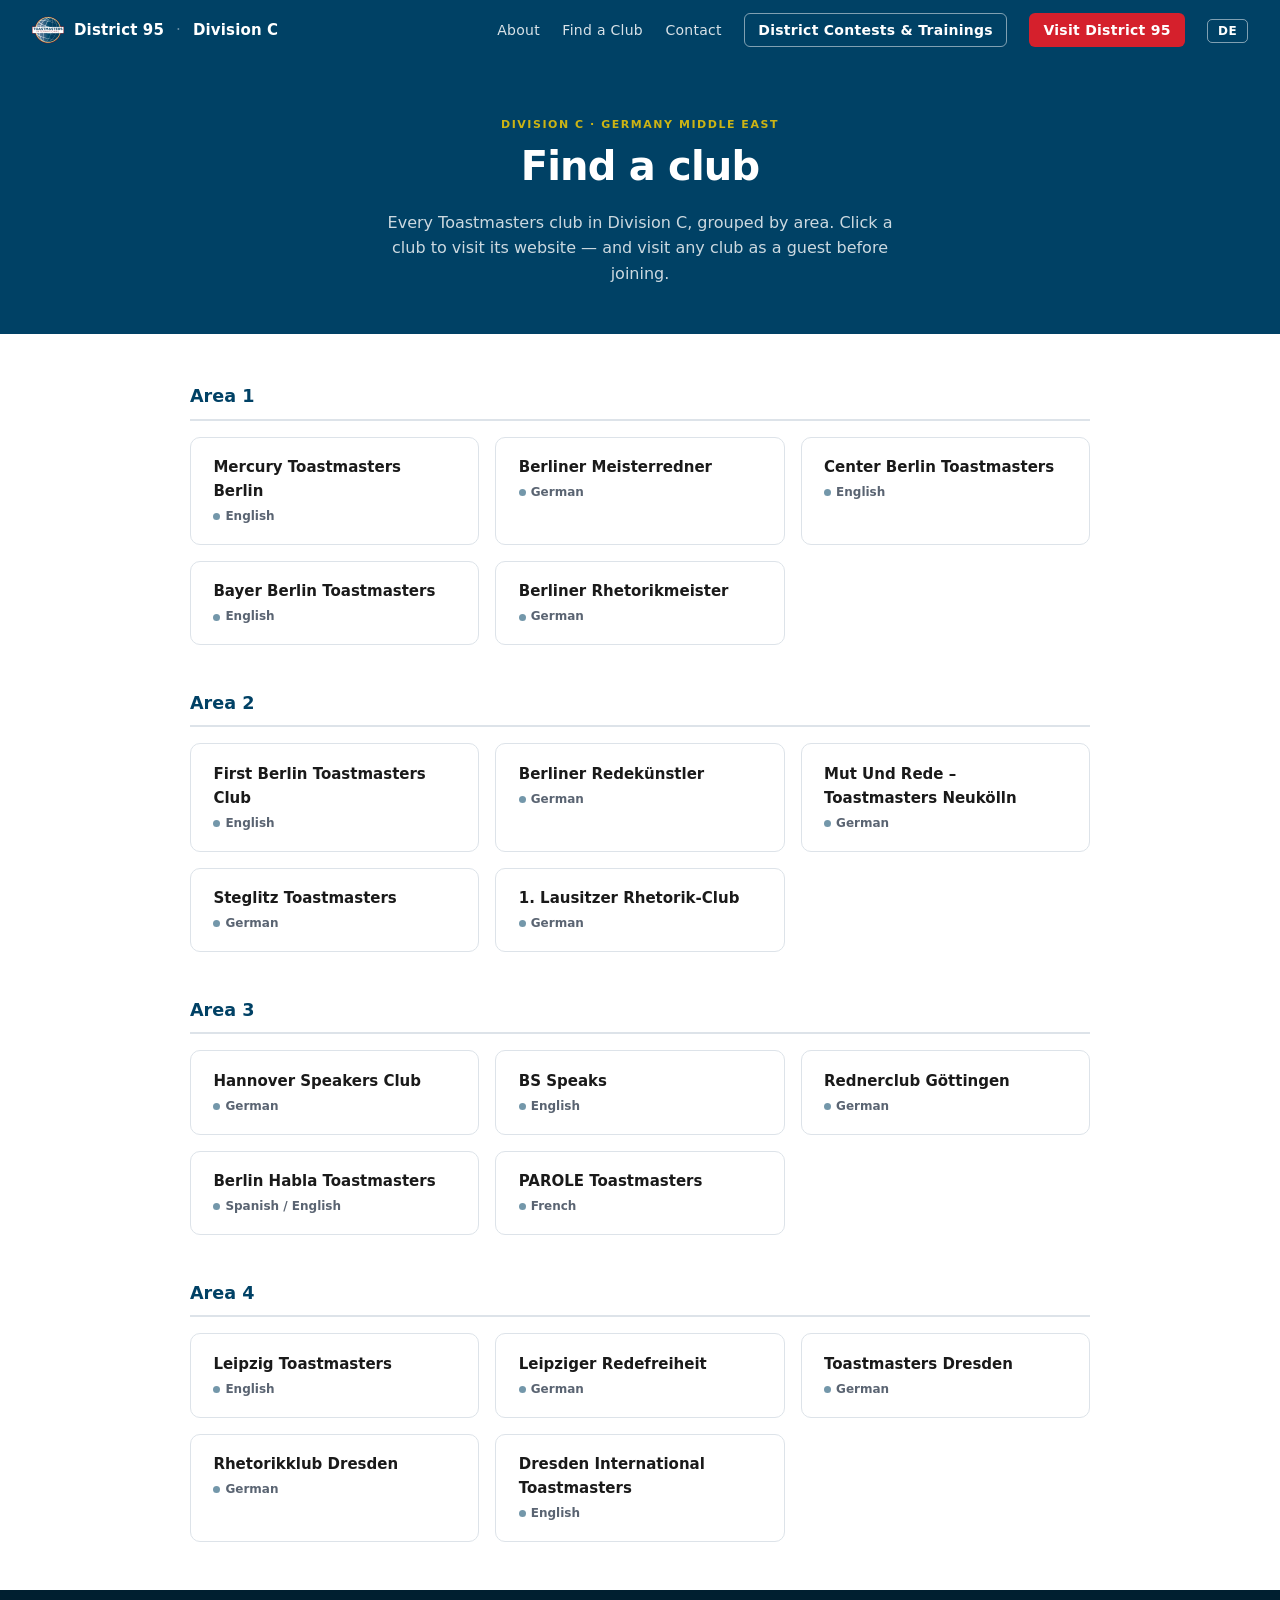
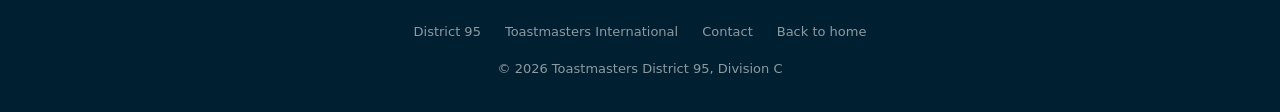
==== clubs.html @ f7437e4c "team, calender, jargon" ====
<!DOCTYPE html>
<html lang="en">
<head>
  <meta charset="UTF-8" />
  <meta name="viewport" content="width=device-width, initial-scale=1.0" />
  <title>Find a Club | District 95 · Division C | Toastmasters</title>
  <meta name="description" content="Find a Toastmasters club in District 95, Division C (Germany Middle East), listed by area." />
  <meta property="og:title" content="Find a Club — District 95 Division C" />
  <meta property="og:type" content="website" />
  <meta name="theme-color" content="#004165" />
  <style>
    *, *::before, *::after { box-sizing: border-box; margin: 0; padding: 0; }

    :root {
      --tm-navy: #004165;
      --tm-red: #D5202C;
      --tm-light: #f4f6f8;
      --tm-white: #ffffff;
      --tm-text: #1a1a1a;
      --tm-muted: #5a6472;
      --tm-border: #dde3e9;
      --font: 'Segoe UI', system-ui, -apple-system, sans-serif;
    }

    html { scroll-behavior: smooth; }

    body {
      font-family: var(--font);
      color: var(--tm-text);
      background: var(--tm-white);
      font-size: 16px;
      line-height: 1.6;
      -webkit-text-size-adjust: 100%;
    }

    /* ── NAV ── */
    nav {
      background: var(--tm-navy);
      color: white;
      display: flex;
      align-items: center;
      justify-content: space-between;
      padding: 0 2rem;
      height: 60px;
      position: sticky;
      top: 0;
      z-index: 100;
    }

    .nav-brand {
      display: flex;
      align-items: center;
      gap: 10px;
      text-decoration: none;
      color: white;
      font-size: 15px;
      font-weight: 600;
      letter-spacing: 0.01em;
      white-space: nowrap;
    }

    .nav-brand img { height: 32px; width: auto; }
    .nav-brand .divider { opacity: 0.4; font-weight: 300; margin: 0 2px; }

    .nav-links {
      display: flex;
      gap: 1.4rem;
      list-style: none;
      align-items: center;
    }

    .nav-links a {
      color: rgba(255,255,255,0.85);
      text-decoration: none;
      font-size: 14px;
      letter-spacing: 0.02em;
      transition: color 0.15s;
    }

    .nav-links a:hover { color: white; }

    .lang-toggle {
      background: transparent;
      border: 1.5px solid rgba(255,255,255,0.5);
      color: white;
      font-size: 12px;
      font-weight: 700;
      letter-spacing: 0.03em;
      padding: 4px 10px;
      border-radius: 5px;
      cursor: pointer;
      font-family: inherit;
      transition: background 0.15s, border-color 0.15s;
    }

    .lang-toggle:hover { background: rgba(255,255,255,0.1); border-color: white; }

    .nav-visit-btn {
      display: inline-block;
      background: var(--tm-red);
      color: white !important;
      font-size: 13px;
      font-weight: 600;
      letter-spacing: 0.02em;
      padding: 6px 14px;
      border-radius: 6px;
      text-decoration: none;
      transition: opacity 0.15s;
    }

    .nav-visit-btn:hover { opacity: 0.88; color: white; }

    .nav-ct-btn {
      display: inline-block;
      background: transparent;
      color: white !important;
      border: 1.5px solid rgba(255,255,255,0.5);
      font-size: 13px;
      font-weight: 600;
      letter-spacing: 0.02em;
      padding: 5px 13px;
      border-radius: 6px;
      text-decoration: none;
      transition: background 0.15s, border-color 0.15s;
      white-space: nowrap;
    }

    .nav-ct-btn:hover {
      background: rgba(255,255,255,0.1);
      border-color: white;
    }

    /* Hamburger (hidden on desktop) */
    .nav-toggle {
      display: none;
      background: none;
      border: none;
      cursor: pointer;
      padding: 10px;
      margin-right: -10px;
    }

    .nav-toggle span {
      display: block;
      width: 22px;
      height: 2px;
      background: white;
      margin: 5px 0;
      border-radius: 2px;
      transition: transform 0.2s, opacity 0.2s;
    }

    .nav-toggle.open span:nth-child(1) { transform: translateY(7px) rotate(45deg); }
    .nav-toggle.open span:nth-child(2) { opacity: 0; }
    .nav-toggle.open span:nth-child(3) { transform: translateY(-7px) rotate(-45deg); }

    /* ── PAGE HEADER ── */
    .page-header {
      background: var(--tm-navy);
      color: white;
      padding: 3.5rem 2rem 3rem;
      text-align: center;
    }

    .page-header .section-label { color: #ffd100; }

    .page-header h1 {
      font-size: clamp(1.75rem, 4vw, 2.5rem);
      font-weight: 700;
      letter-spacing: -0.02em;
      margin-bottom: 0.75rem;
    }

    .page-header p {
      opacity: 0.8;
      max-width: 520px;
      margin: 0 auto;
    }

    /* ── SECTION SHARED ── */
    section { padding: 3rem 2rem; }

    .container { max-width: 900px; margin: 0 auto; }

    .section-label {
      font-size: 11px;
      letter-spacing: 0.14em;
      text-transform: uppercase;
      color: var(--tm-red);
      font-weight: 700;
      margin-bottom: 0.75rem;
    }

    .area-block { margin-bottom: 2.75rem; }

    .area-block:last-child { margin-bottom: 0; }

    .area-title {
      font-size: 1.1rem;
      font-weight: 700;
      color: var(--tm-navy);
      margin-bottom: 1rem;
      padding-bottom: 0.5rem;
      border-bottom: 2px solid var(--tm-border);
    }

    .clubs-grid {
      display: grid;
      grid-template-columns: repeat(auto-fill, minmax(240px, 1fr));
      gap: 1rem;
    }

    .club-card {
      border: 1px solid var(--tm-border);
      border-radius: 10px;
      padding: 1.1rem 1.4rem;
      text-decoration: none;
      color: var(--tm-text);
      transition: border-color 0.15s, box-shadow 0.15s;
      display: flex;
      flex-direction: column;
      gap: 4px;
    }

    .club-card:hover {
      border-color: var(--tm-navy);
      box-shadow: 0 2px 12px rgba(0,65,101,0.08);
    }

    .club-card.suspended {
      border-color: #f3c6c6;
      background: #fdf4f4;
    }

    .club-name { font-weight: 700; font-size: 15px; }

    .club-lang {
      display: inline-flex;
      align-items: center;
      gap: 5px;
      font-size: 12px;
      color: var(--tm-muted);
      font-weight: 600;
    }

    .club-lang::before {
      content: '';
      width: 7px;
      height: 7px;
      border-radius: 50%;
      background: var(--tm-navy);
      opacity: 0.55;
      flex-shrink: 0;
    }

    .club-status {
      display: inline-block;
      font-size: 11px;
      font-weight: 700;
      letter-spacing: 0.03em;
      text-transform: uppercase;
      color: var(--tm-red);
      margin-top: 2px;
    }

    /* ── FOOTER ── */
    footer {
      background: #001f30;
      color: rgba(255,255,255,0.55);
      padding: 2rem;
      text-align: center;
      font-size: 13px;
    }

    footer .footer-links {
      display: flex;
      justify-content: center;
      gap: 1.5rem;
      flex-wrap: wrap;
      margin-bottom: 1rem;
    }

    footer a {
      color: rgba(255,255,255,0.55);
      text-decoration: none;
      transition: color 0.15s;
    }

    footer a:hover { color: white; }

    /* ── RESPONSIVE ── */
    @media (max-width: 1080px) {
      nav { padding: 0 1.25rem; }

      .nav-toggle { display: block; }

      .nav-links {
        display: none;
        position: absolute;
        top: 60px;
        left: 0;
        right: 0;
        background: var(--tm-navy);
        flex-direction: column;
        align-items: stretch;
        gap: 0;
        padding: 0.5rem 0 1.25rem;
        box-shadow: 0 12px 24px rgba(0,0,0,0.25);
        border-top: 1px solid rgba(255,255,255,0.12);
      }

      .nav-links.open { display: flex; }

      .nav-links li { padding: 0.65rem 1.5rem; }

      .nav-links a { font-size: 15px; display: inline-block; }
    }

    @media (max-width: 600px) {
      section { padding: 2.5rem 1.25rem; }
      .page-header { padding: 3rem 1.25rem 2.5rem; }
      .clubs-grid { grid-template-columns: 1fr; }
    }
  </style>
</head>
<body>

  <!-- NAV -->
  <nav id="top">
    <a class="nav-brand" href="index.html">
      <img src="assets/tm-logo.png"
           onerror="this.style.display='none'"
           alt="Toastmasters logo" />
      District 95
      <span class="divider">·</span>
      Division C
    </a>
    <button class="nav-toggle" id="nav-toggle" aria-label="Menu" aria-expanded="false" onclick="toggleNav()">
      <span></span><span></span><span></span>
    </button>
    <ul class="nav-links" id="nav-links">
      <li><a href="index.html#toastmasters" data-en="About" data-de="Über uns">About</a></li>
      <li><a href="clubs.html" data-en="Find a Club" data-de="Club finden">Find a Club</a></li>
      <li><a href="index.html#contact" data-en="Contact" data-de="Kontakt">Contact</a></li>
      <li><a href="https://docs.google.com/spreadsheets/d/17ZKq1rzYZ16j7hnbis9P9YJxOB51sbXQwKV322v5SZ0/edit?gid=0#gid=0" class="nav-ct-btn" target="_blank" rel="noopener" data-en="District Contests &amp; Trainings" data-de="District Contests &amp; Trainings">District Contests &amp; Trainings</a></li>
      <li><a href="https://toastmasters-95.org" class="nav-visit-btn" target="_blank" rel="noopener" data-en="Visit District 95" data-de="District 95 besuchen">Visit District 95</a></li>
      <li><button id="lang-toggle" class="lang-toggle" onclick="setLang(currentLang === 'en' ? 'de' : 'en')">DE</button></li>
    </ul>
  </nav>

  <!-- PAGE HEADER -->
  <div class="page-header">
    <p class="section-label" data-en="Division C · Germany Middle East" data-de="Division C · Germany Middle East">Division C · Germany Middle East</p>
    <h1 data-en="Find a club" data-de="Club finden">Find a club</h1>
    <p data-en="Every Toastmasters club in Division C, grouped by area. Click a club to visit its website — and visit any club as a guest before joining." data-de="Alle Toastmasters-Clubs der Division C, nach Bereich sortiert. Klicke auf einen Club, um seine Website zu besuchen — und komm gerne als Gast vorbei, bevor du beitrittst.">
      Every Toastmasters club in Division C, grouped by area. Click a club to visit its website — and visit any club as a guest before joining.
    </p>
  </div>

  <!-- CLUBS -->
  <section>
    <div class="container">

      <div class="area-block">
        <div class="area-title" data-en="Area 1" data-de="Area 1">Area 1</div>
        <div class="clubs-grid">
          <a href="https://mercurytoastmasters.de" class="club-card" target="_blank" rel="noopener">
            <span class="club-name">Mercury Toastmasters Berlin</span>
            <span class="club-lang" data-en="English" data-de="Englisch">English</span>
          </a>
          <a href="https://www.meisterredner.org" class="club-card" target="_blank" rel="noopener">
            <span class="club-name">Berliner Meisterredner</span>
            <span class="club-lang" data-en="German" data-de="Deutsch">German</span>
          </a>
          <a href="https://centerberlin-toastmasters.de" class="club-card" target="_blank" rel="noopener">
            <span class="club-name">Center Berlin Toastmasters</span>
            <span class="club-lang" data-en="English" data-de="Englisch">English</span>
          </a>
          <a href="https://bayer.toastmastersclubs.org/" class="club-card" target="_blank" rel="noopener">
            <span class="club-name">Bayer Berlin Toastmasters</span>
            <span class="club-lang" data-en="English" data-de="Englisch">English</span>
          </a>
          <a href="https://www.brm-toastmasters.de/" class="club-card" target="_blank" rel="noopener">
            <span class="club-name">Berliner Rhetorikmeister</span>
            <span class="club-lang" data-en="German" data-de="Deutsch">German</span>
          </a>
        </div>
      </div>

      <div class="area-block">
        <div class="area-title" data-en="Area 2" data-de="Area 2">Area 2</div>
        <div class="clubs-grid">
          <a href="https://fbtm.org" class="club-card" target="_blank" rel="noopener">
            <span class="club-name">First Berlin Toastmasters Club</span>
            <span class="club-lang" data-en="English" data-de="Englisch">English</span>
          </a>
          <a href="https://berliner-redekuenstler.de" class="club-card" target="_blank" rel="noopener">
            <span class="club-name">Berliner Redekünstler</span>
            <span class="club-lang" data-en="German" data-de="Deutsch">German</span>
          </a>
          <a href="https://mut-und-rede.de" class="club-card" target="_blank" rel="noopener">
            <span class="club-name">Mut Und Rede – Toastmasters Neukölln</span>
            <span class="club-lang" data-en="German" data-de="Deutsch">German</span>
          </a>
          <a href="https://www.steglitz-toastmasters.de" class="club-card" target="_blank" rel="noopener">
            <span class="club-name">Steglitz Toastmasters</span>
            <span class="club-lang" data-en="German" data-de="Deutsch">German</span>
          </a>
          <a href="https://rhetorikclub.de" class="club-card" target="_blank" rel="noopener">
            <span class="club-name">1. Lausitzer Rhetorik-Club</span>
            <span class="club-lang" data-en="German" data-de="Deutsch">German</span>
          </a>
        </div>
      </div>

      <div class="area-block">
        <div class="area-title" data-en="Area 3" data-de="Area 3">Area 3</div>
        <div class="clubs-grid">
          <a href="https://hannover-speakers.de" class="club-card" target="_blank" rel="noopener">
            <span class="club-name">Hannover Speakers Club</span>
            <span class="club-lang" data-en="German" data-de="Deutsch">German</span>
          </a>
          <a href="https://bsspeaks.de" class="club-card" target="_blank" rel="noopener">
            <span class="club-name">BS Speaks</span>
            <span class="club-lang" data-en="English" data-de="Englisch">English</span>
          </a>
          <a href="https://goettingen-toastmasters.de" class="club-card" target="_blank" rel="noopener">
            <span class="club-name">Rednerclub Göttingen</span>
            <span class="club-lang" data-en="German" data-de="Deutsch">German</span>
          </a>
          <a href="https://paralatinosenberlin.com/berlin-habla-toastmasters/" class="club-card" target="_blank" rel="noopener">
            <span class="club-name">Berlin Habla Toastmasters</span>
            <span class="club-lang" data-en="Spanish / English" data-de="Spanisch / Englisch">Spanish / English</span>
          </a>
          <a href="https://www.toastmasters.org/Find-a-Club/28680441-parole-toastmasters" class="club-card" target="_blank" rel="noopener">
            <span class="club-name">PAROLE Toastmasters</span>
            <span class="club-lang" data-en="French" data-de="Französisch">French</span>
          </a>
        </div>
      </div>

      <div class="area-block">
        <div class="area-title" data-en="Area 4" data-de="Area 4">Area 4</div>
        <div class="clubs-grid">
          <a href="https://www.leipzig-toastmasters.de" class="club-card" target="_blank" rel="noopener">
            <span class="club-name">Leipzig Toastmasters</span>
            <span class="club-lang" data-en="English" data-de="Englisch">English</span>
          </a>
          <a href="https://leipziger-redefreiheit.de" class="club-card" target="_blank" rel="noopener">
            <span class="club-name">Leipziger Redefreiheit</span>
            <span class="club-lang" data-en="German" data-de="Deutsch">German</span>
          </a>
          <a href="https://www.toastmasters-dresden.de" class="club-card" target="_blank" rel="noopener">
            <span class="club-name">Toastmasters Dresden</span>
            <span class="club-lang" data-en="German" data-de="Deutsch">German</span>
          </a>
          <a href="https://www.rhetorikklub-dresden.de" class="club-card" target="_blank" rel="noopener">
            <span class="club-name">Rhetorikklub Dresden</span>
            <span class="club-lang" data-en="German" data-de="Deutsch">German</span>
          </a>
          <a href="https://dresdentoastmasters.com" class="club-card" target="_blank" rel="noopener">
            <span class="club-name">Dresden International Toastmasters</span>
            <span class="club-lang" data-en="English" data-de="Englisch">English</span>
          </a>
        </div>
      </div>

    </div>
  </section>

  <!-- FOOTER -->
  <footer>
    <div class="footer-links">
      <a href="https://toastmasters-95.org" target="_blank" rel="noopener">District 95</a>
      <a href="https://www.toastmasters.org" target="_blank" rel="noopener">Toastmasters International</a>
      <a href="index.html#contact" data-en="Contact" data-de="Kontakt">Contact</a>
      <a href="index.html" data-en="Back to home" data-de="Zurück zur Startseite">Back to home</a>
    </div>
    <p>© 2026 Toastmasters District 95, Division C</p>
  </footer>

  <script>
    var currentLang = localStorage.getItem('tm-lang') || 'en';

    function setLang(lang) {
      currentLang = lang;
      localStorage.setItem('tm-lang', lang);
      document.documentElement.lang = lang;
      document.querySelectorAll('[data-en]').forEach(function (el) {
        var text = lang === 'de' ? el.getAttribute('data-de') : el.getAttribute('data-en');
        if (text !== null) el.innerHTML = text;
      });
      var btn = document.getElementById('lang-toggle');
      if (btn) btn.textContent = lang === 'de' ? 'EN' : 'DE';
    }

    function toggleNav() {
      var links = document.getElementById('nav-links');
      var toggle = document.getElementById('nav-toggle');
      var isOpen = links.classList.toggle('open');
      toggle.classList.toggle('open', isOpen);
      toggle.setAttribute('aria-expanded', isOpen ? 'true' : 'false');
    }

    document.querySelectorAll('.nav-links a').forEach(function (a) {
      a.addEventListener('click', function () {
        var links = document.getElementById('nav-links');
        var toggle = document.getElementById('nav-toggle');
        links.classList.remove('open');
        toggle.classList.remove('open');
        toggle.setAttribute('aria-expanded', 'false');
      });
    });

    setLang(currentLang);
  </script>

</body>
</html>
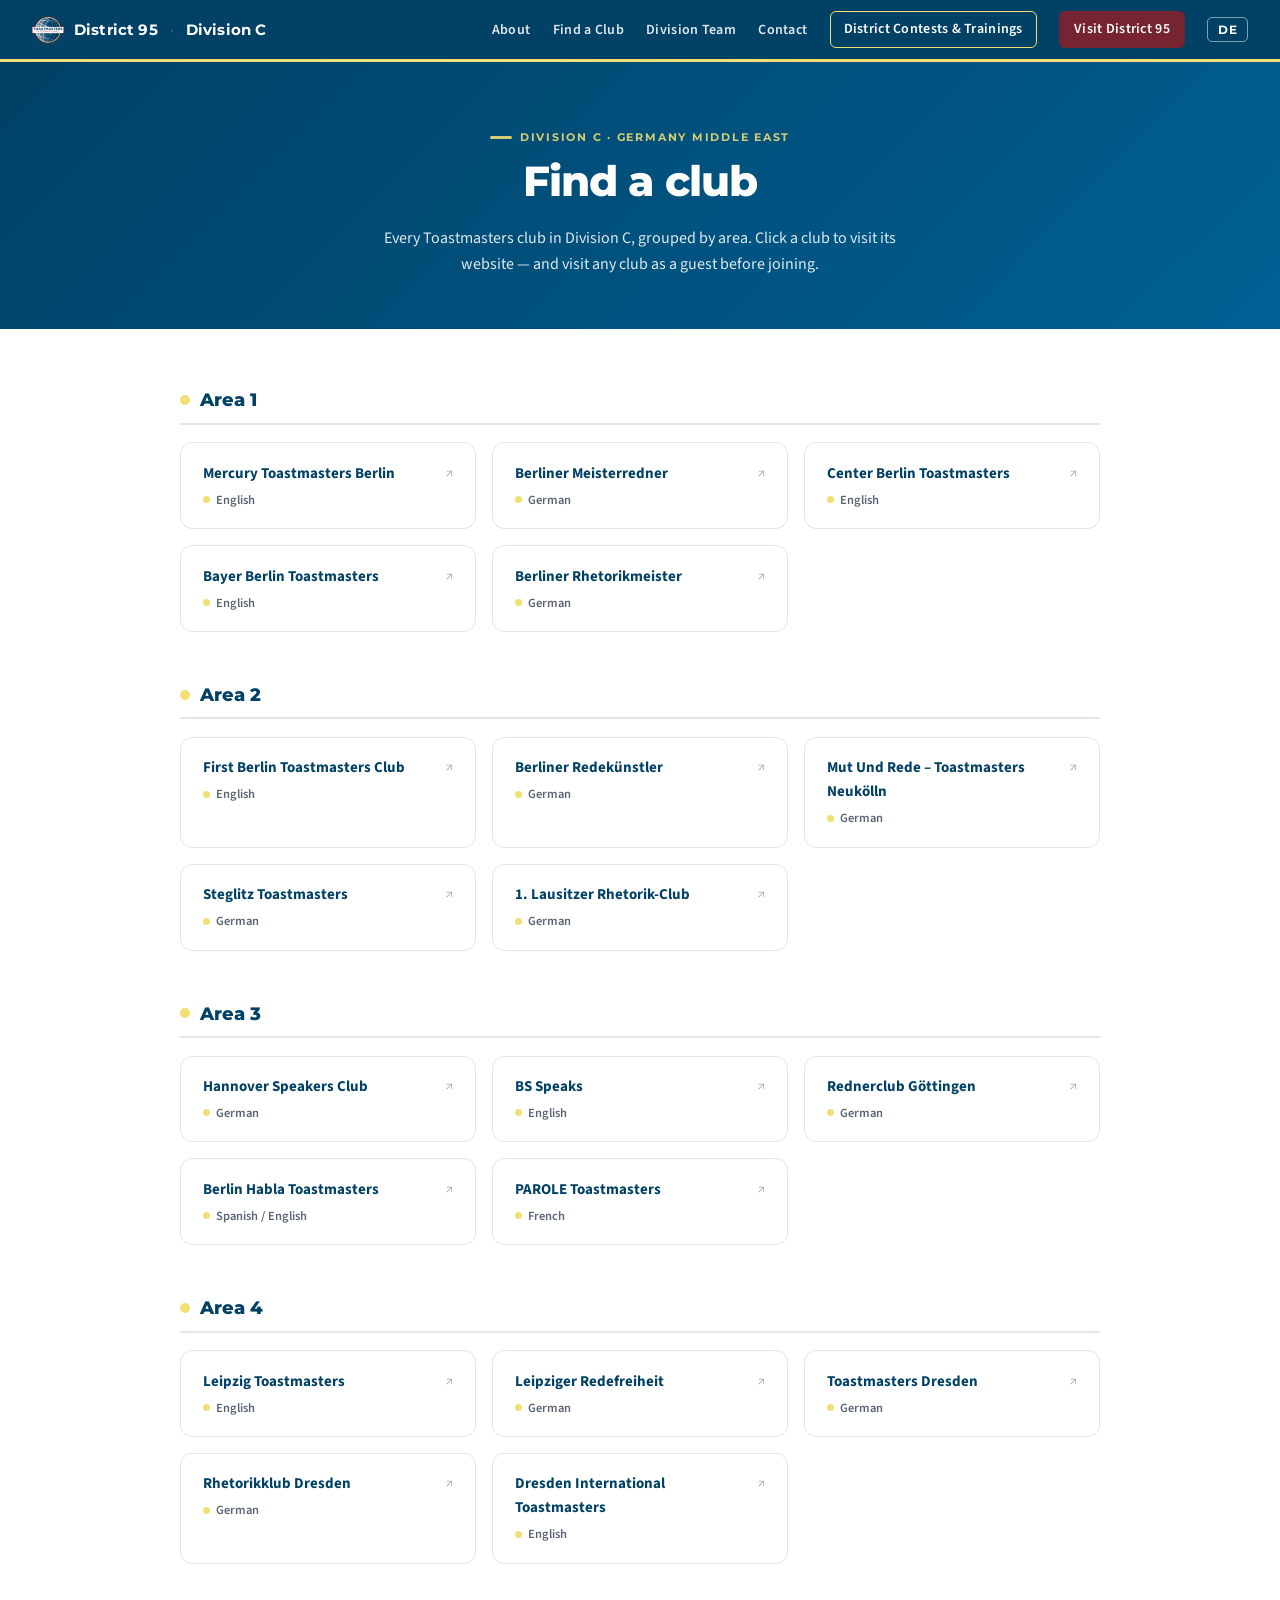
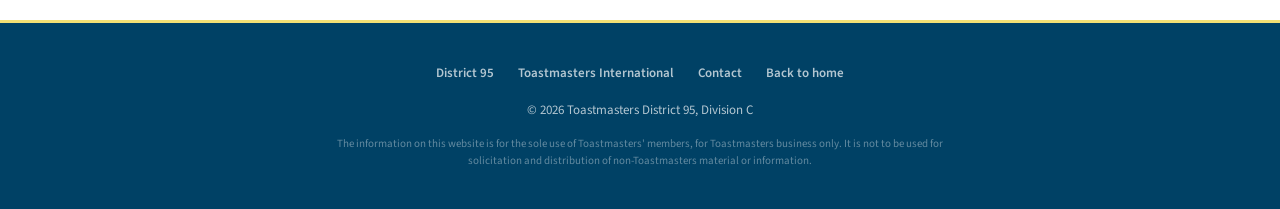
==== commit d4e1520d: "brand-compliance" ====
--- a/clubs.html
+++ b/clubs.html
@@ -8,24 +8,32 @@
   <meta property="og:title" content="Find a Club — District 95 Division C" />
   <meta property="og:type" content="website" />
   <meta name="theme-color" content="#004165" />
+  <link rel="preconnect" href="https://fonts.googleapis.com" />
+  <link rel="preconnect" href="https://fonts.gstatic.com" crossorigin />
+  <link href="https://fonts.googleapis.com/css2?family=Montserrat:wght@500;600;700;800&family=Source+Sans+3:wght@400;600;700&display=swap" rel="stylesheet" />
   <style>
     *, *::before, *::after { box-sizing: border-box; margin: 0; padding: 0; }
 
     :root {
-      --tm-navy: #004165;
-      --tm-red: #D5202C;
-      --tm-light: #f4f6f8;
+      --tm-blue: #004165;
+      --tm-blue-deep: #006094;
+      --tm-maroon: #772432;
+      --tm-maroon-deep: #5c1a25;
+      --tm-yellow: #F2DF74;
+      --tm-gray: #A9B2B1;
+      --tm-fair: #F5F5F5;
       --tm-white: #ffffff;
       --tm-text: #1a1a1a;
       --tm-muted: #5a6472;
-      --tm-border: #dde3e9;
-      --font: 'Segoe UI', system-ui, -apple-system, sans-serif;
+      --tm-border: #e2e6ea;
+      --font-head: 'Montserrat', 'Segoe UI', system-ui, sans-serif;
+      --font-body: 'Source Sans 3', 'Segoe UI', system-ui, -apple-system, sans-serif;
     }
 
     html { scroll-behavior: smooth; }
 
     body {
-      font-family: var(--font);
+      font-family: var(--font-body);
       color: var(--tm-text);
       background: var(--tm-white);
       font-size: 16px;
@@ -33,18 +41,21 @@
       -webkit-text-size-adjust: 100%;
     }
 
+    h1, h2, h3, .nav-brand { font-family: var(--font-head); }
+
     /* ── NAV ── */
     nav {
-      background: var(--tm-navy);
+      background: var(--tm-blue);
       color: white;
       display: flex;
       align-items: center;
       justify-content: space-between;
       padding: 0 2rem;
-      height: 60px;
+      height: 62px;
       position: sticky;
       top: 0;
       z-index: 100;
+      border-bottom: 3px solid var(--tm-yellow);
     }
 
     .nav-brand {
@@ -54,13 +65,13 @@
       text-decoration: none;
       color: white;
       font-size: 15px;
-      font-weight: 600;
+      font-weight: 700;
       letter-spacing: 0.01em;
       white-space: nowrap;
     }
 
     .nav-brand img { height: 32px; width: auto; }
-    .nav-brand .divider { opacity: 0.4; font-weight: 300; margin: 0 2px; }
+    .nav-brand .divider { opacity: 0.45; font-weight: 400; margin: 0 2px; color: var(--tm-yellow); }
 
     .nav-links {
       display: flex;
@@ -70,14 +81,15 @@
     }
 
     .nav-links a {
-      color: rgba(255,255,255,0.85);
+      color: rgba(255,255,255,0.88);
       text-decoration: none;
       font-size: 14px;
+      font-weight: 600;
       letter-spacing: 0.02em;
       transition: color 0.15s;
     }
 
-    .nav-links a:hover { color: white; }
+    .nav-links a:hover { color: var(--tm-yellow); }
 
     .lang-toggle {
       background: transparent;
@@ -89,48 +101,45 @@
       padding: 4px 10px;
       border-radius: 5px;
       cursor: pointer;
-      font-family: inherit;
-      transition: background 0.15s, border-color 0.15s;
-    }
-
-    .lang-toggle:hover { background: rgba(255,255,255,0.1); border-color: white; }
+      font-family: var(--font-head);
+      transition: background 0.15s, border-color 0.15s, color 0.15s;
+    }
+
+    .lang-toggle:hover { background: var(--tm-yellow); border-color: var(--tm-yellow); color: var(--tm-blue); }
 
     .nav-visit-btn {
       display: inline-block;
-      background: var(--tm-red);
+      background: var(--tm-maroon);
       color: white !important;
       font-size: 13px;
-      font-weight: 600;
+      font-weight: 700;
       letter-spacing: 0.02em;
-      padding: 6px 14px;
+      padding: 7px 15px;
       border-radius: 6px;
       text-decoration: none;
-      transition: opacity 0.15s;
-    }
-
-    .nav-visit-btn:hover { opacity: 0.88; color: white; }
+      transition: background 0.15s;
+    }
+
+    .nav-visit-btn:hover { background: var(--tm-maroon-deep); color: white; }
 
     .nav-ct-btn {
       display: inline-block;
       background: transparent;
       color: white !important;
-      border: 1.5px solid rgba(255,255,255,0.5);
+      border: 1.5px solid var(--tm-yellow);
       font-size: 13px;
-      font-weight: 600;
+      font-weight: 700;
       letter-spacing: 0.02em;
-      padding: 5px 13px;
+      padding: 6px 13px;
       border-radius: 6px;
       text-decoration: none;
-      transition: background 0.15s, border-color 0.15s;
+      transition: background 0.15s, color 0.15s;
       white-space: nowrap;
     }
 
-    .nav-ct-btn:hover {
-      background: rgba(255,255,255,0.1);
-      border-color: white;
-    }
-
-    /* Hamburger (hidden on desktop) */
+    .nav-ct-btn:hover { background: var(--tm-yellow); color: var(--tm-blue) !important; }
+
+    /* Hamburger */
     .nav-toggle {
       display: none;
       background: none;
@@ -156,52 +165,79 @@
 
     /* ── PAGE HEADER ── */
     .page-header {
-      background: var(--tm-navy);
+      background: linear-gradient(135deg, var(--tm-blue) 0%, var(--tm-blue-deep) 100%);
       color: white;
-      padding: 3.5rem 2rem 3rem;
+      padding: 3.75rem 2rem 3.25rem;
       text-align: center;
     }
 
-    .page-header .section-label { color: #ffd100; }
+    .page-header .section-label {
+      color: var(--tm-yellow);
+      justify-content: center;
+    }
 
     .page-header h1 {
-      font-size: clamp(1.75rem, 4vw, 2.5rem);
-      font-weight: 700;
+      font-size: clamp(1.85rem, 4vw, 2.6rem);
+      font-weight: 800;
       letter-spacing: -0.02em;
       margin-bottom: 0.75rem;
     }
 
     .page-header p {
-      opacity: 0.8;
-      max-width: 520px;
+      opacity: 0.88;
+      max-width: 540px;
       margin: 0 auto;
     }
 
     /* ── SECTION SHARED ── */
-    section { padding: 3rem 2rem; }
-
-    .container { max-width: 900px; margin: 0 auto; }
+    section { padding: 3.5rem 2rem; }
+
+    .container { max-width: 920px; margin: 0 auto; }
 
     .section-label {
       font-size: 11px;
-      letter-spacing: 0.14em;
+      letter-spacing: 0.16em;
       text-transform: uppercase;
-      color: var(--tm-red);
+      color: var(--tm-maroon);
       font-weight: 700;
+      font-family: var(--font-head);
       margin-bottom: 0.75rem;
-    }
-
-    .area-block { margin-bottom: 2.75rem; }
-
+      display: inline-flex;
+      align-items: center;
+      gap: 8px;
+    }
+
+    .section-label::before {
+      content: '';
+      width: 22px;
+      height: 3px;
+      background: var(--tm-yellow);
+      border-radius: 2px;
+    }
+
+    .area-block { margin-bottom: 3rem; }
     .area-block:last-child { margin-bottom: 0; }
 
     .area-title {
-      font-size: 1.1rem;
-      font-weight: 700;
-      color: var(--tm-navy);
-      margin-bottom: 1rem;
+      font-size: 1.15rem;
+      font-weight: 800;
+      font-family: var(--font-head);
+      color: var(--tm-blue);
+      margin-bottom: 1.1rem;
       padding-bottom: 0.5rem;
       border-bottom: 2px solid var(--tm-border);
+      display: flex;
+      align-items: center;
+      gap: 10px;
+    }
+
+    .area-title::before {
+      content: '';
+      width: 10px;
+      height: 10px;
+      border-radius: 50%;
+      background: var(--tm-yellow);
+      flex-shrink: 0;
     }
 
     .clubs-grid {
@@ -212,33 +248,53 @@
 
     .club-card {
       border: 1px solid var(--tm-border);
-      border-radius: 10px;
-      padding: 1.1rem 1.4rem;
+      border-radius: 12px;
+      padding: 1.15rem 1.4rem;
       text-decoration: none;
       color: var(--tm-text);
-      transition: border-color 0.15s, box-shadow 0.15s;
+      transition: border-color 0.15s, box-shadow 0.15s, transform 0.15s;
       display: flex;
       flex-direction: column;
       gap: 4px;
+      background: white;
+      position: relative;
     }
 
     .club-card:hover {
-      border-color: var(--tm-navy);
-      box-shadow: 0 2px 12px rgba(0,65,101,0.08);
+      border-color: var(--tm-blue);
+      box-shadow: 0 6px 20px rgba(0,65,101,0.1);
+      transform: translateY(-2px);
+    }
+
+    .club-card::after {
+      content: '↗';
+      position: absolute;
+      top: 1.15rem;
+      right: 1.3rem;
+      color: var(--tm-gray);
+      font-size: 14px;
+      transition: color 0.15s, transform 0.15s;
+    }
+
+    .club-card:hover::after {
+      color: var(--tm-maroon);
+      transform: translate(2px, -2px);
     }
 
     .club-card.suspended {
-      border-color: #f3c6c6;
-      background: #fdf4f4;
-    }
-
-    .club-name { font-weight: 700; font-size: 15px; }
+      border-color: #e6c9a0;
+      background: #fdf9f2;
+    }
+
+    .club-card.suspended::after { content: ''; }
+
+    .club-name { font-weight: 700; font-size: 15px; color: var(--tm-blue); padding-right: 18px; }
 
     .club-lang {
       display: inline-flex;
       align-items: center;
-      gap: 5px;
-      font-size: 12px;
+      gap: 6px;
+      font-size: 12.5px;
       color: var(--tm-muted);
       font-weight: 600;
     }
@@ -248,8 +304,7 @@
       width: 7px;
       height: 7px;
       border-radius: 50%;
-      background: var(--tm-navy);
-      opacity: 0.55;
+      background: var(--tm-yellow);
       flex-shrink: 0;
     }
 
@@ -257,19 +312,21 @@
       display: inline-block;
       font-size: 11px;
       font-weight: 700;
+      font-family: var(--font-head);
       letter-spacing: 0.03em;
       text-transform: uppercase;
-      color: var(--tm-red);
+      color: var(--tm-maroon);
       margin-top: 2px;
     }
 
     /* ── FOOTER ── */
     footer {
-      background: #001f30;
-      color: rgba(255,255,255,0.55);
-      padding: 2rem;
+      background: var(--tm-blue);
+      color: rgba(255,255,255,0.7);
+      padding: 2.5rem 2rem;
       text-align: center;
       font-size: 13px;
+      border-top: 3px solid var(--tm-yellow);
     }
 
     footer .footer-links {
@@ -281,38 +338,44 @@
     }
 
     footer a {
-      color: rgba(255,255,255,0.55);
+      color: rgba(255,255,255,0.7);
       text-decoration: none;
+      font-weight: 600;
       transition: color 0.15s;
     }
 
-    footer a:hover { color: white; }
+    footer a:hover { color: var(--tm-yellow); }
+
+    footer .footer-disclaimer {
+      max-width: 620px;
+      margin: 1rem auto 0;
+      font-size: 11px;
+      opacity: 0.55;
+      line-height: 1.5;
+    }
 
     /* ── RESPONSIVE ── */
     @media (max-width: 1080px) {
       nav { padding: 0 1.25rem; }
-
       .nav-toggle { display: block; }
 
       .nav-links {
         display: none;
         position: absolute;
-        top: 60px;
+        top: 62px;
         left: 0;
         right: 0;
-        background: var(--tm-navy);
+        background: var(--tm-blue);
         flex-direction: column;
         align-items: stretch;
         gap: 0;
         padding: 0.5rem 0 1.25rem;
         box-shadow: 0 12px 24px rgba(0,0,0,0.25);
-        border-top: 1px solid rgba(255,255,255,0.12);
+        border-bottom: 3px solid var(--tm-yellow);
       }
 
       .nav-links.open { display: flex; }
-
       .nav-links li { padding: 0.65rem 1.5rem; }
-
       .nav-links a { font-size: 15px; display: inline-block; }
     }
 
@@ -341,6 +404,7 @@
     <ul class="nav-links" id="nav-links">
       <li><a href="index.html#toastmasters" data-en="About" data-de="Über uns">About</a></li>
       <li><a href="clubs.html" data-en="Find a Club" data-de="Club finden">Find a Club</a></li>
+      <li><a href="index.html#team" data-en="Division Team" data-de="Division Team">Division Team</a></li>
       <li><a href="index.html#contact" data-en="Contact" data-de="Kontakt">Contact</a></li>
       <li><a href="https://docs.google.com/spreadsheets/d/17ZKq1rzYZ16j7hnbis9P9YJxOB51sbXQwKV322v5SZ0/edit?gid=0#gid=0" class="nav-ct-btn" target="_blank" rel="noopener" data-en="District Contests &amp; Trainings" data-de="District Contests &amp; Trainings">District Contests &amp; Trainings</a></li>
       <li><a href="https://toastmasters-95.org" class="nav-visit-btn" target="_blank" rel="noopener" data-en="Visit District 95" data-de="District 95 besuchen">Visit District 95</a></li>
@@ -352,7 +416,7 @@
   <div class="page-header">
     <p class="section-label" data-en="Division C · Germany Middle East" data-de="Division C · Germany Middle East">Division C · Germany Middle East</p>
     <h1 data-en="Find a club" data-de="Club finden">Find a club</h1>
-    <p data-en="Every Toastmasters club in Division C, grouped by area. Click a club to visit its website — and visit any club as a guest before joining." data-de="Alle Toastmasters-Clubs der Division C, nach Bereich sortiert. Klicke auf einen Club, um seine Website zu besuchen — und komm gerne als Gast vorbei, bevor du beitrittst.">
+    <p data-en="Every Toastmasters club in Division C, grouped by area. Click a club to visit its website — and visit any club as a guest before joining." data-de="Alle Toastmasters-Clubs der Division C, nach Area sortiert. Klicke auf einen Club, um seine Website zu besuchen — und komm gerne als Gast vorbei, bevor du beitrittst.">
       Every Toastmasters club in Division C, grouped by area. Click a club to visit its website — and visit any club as a guest before joining.
     </p>
   </div>
@@ -477,6 +541,7 @@
       <a href="index.html" data-en="Back to home" data-de="Zurück zur Startseite">Back to home</a>
     </div>
     <p>© 2026 Toastmasters District 95, Division C</p>
+    <p class="footer-disclaimer">The information on this website is for the sole use of Toastmasters' members, for Toastmasters business only. It is not to be used for solicitation and distribution of non-Toastmasters material or information.</p>
   </footer>
 
   <script>
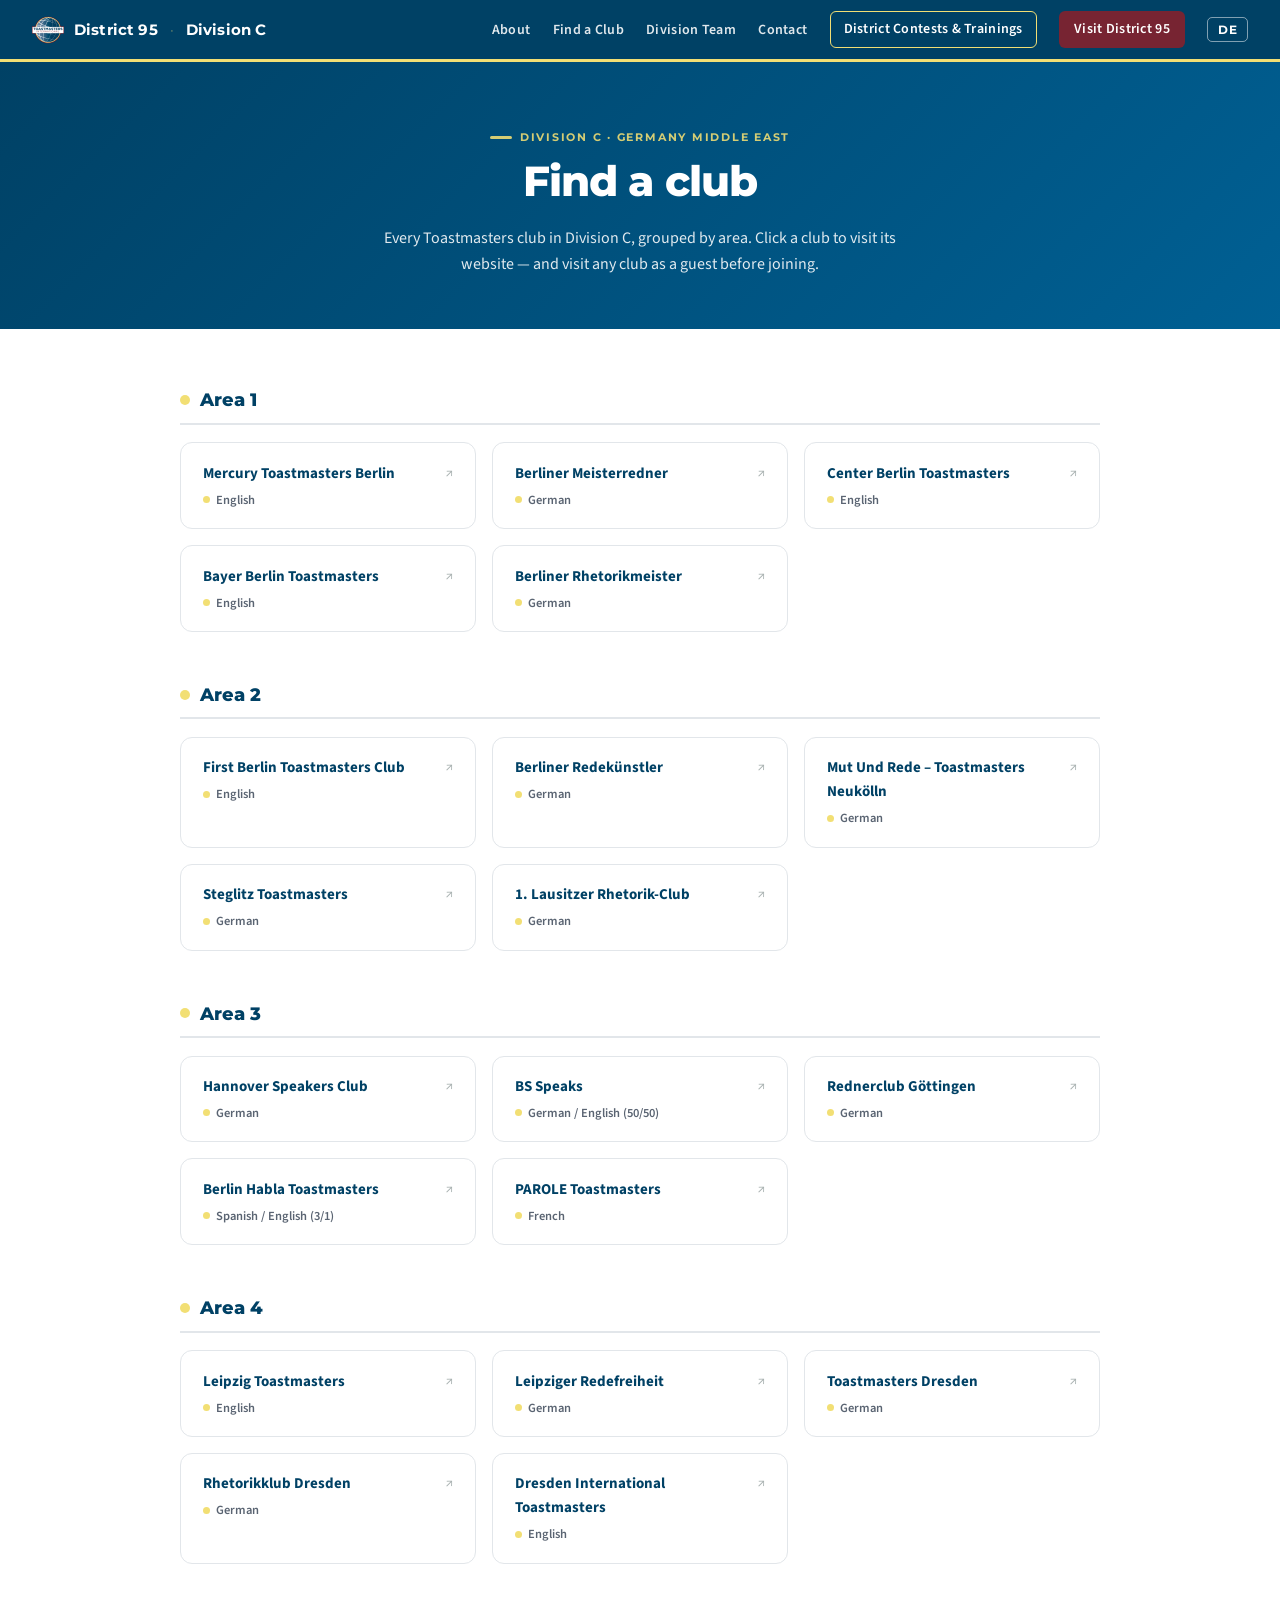
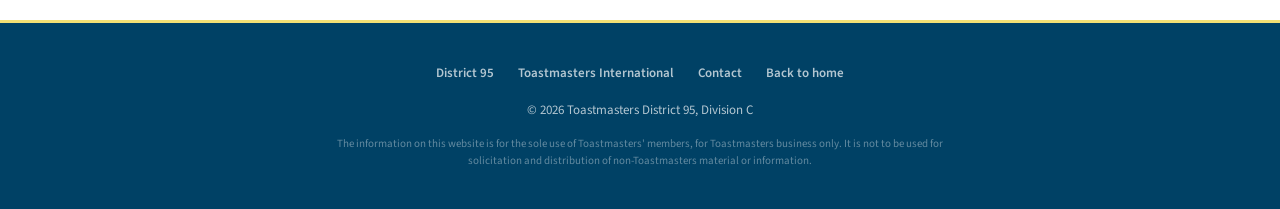
==== commit 62ded881: "Update club language descriptions" ====
--- a/clubs.html
+++ b/clubs.html
@@ -426,7 +426,7 @@
     <div class="container">
 
       <div class="area-block">
-        <div class="area-title" data-en="Area 1" data-de="Area 1">Area 1</div>
+        <div class="area-title" data-en="Area 1" data-de="Area 1">Area C1 | Berlin </div>
         <div class="clubs-grid">
           <a href="https://mercurytoastmasters.de" class="club-card" target="_blank" rel="noopener">
             <span class="club-name">Mercury Toastmasters Berlin</span>
@@ -452,7 +452,7 @@
       </div>
 
       <div class="area-block">
-        <div class="area-title" data-en="Area 2" data-de="Area 2">Area 2</div>
+        <div class="area-title" data-en="Area 2" data-de="Area 2">Area C2 | Berlin & Brandenburg</div>
         <div class="clubs-grid">
           <a href="https://fbtm.org" class="club-card" target="_blank" rel="noopener">
             <span class="club-name">First Berlin Toastmasters Club</span>
@@ -478,7 +478,7 @@
       </div>
 
       <div class="area-block">
-        <div class="area-title" data-en="Area 3" data-de="Area 3">Area 3</div>
+        <div class="area-title" data-en="Area 3" data-de="Area 3">Area C3 | Lower Saxony</div>
         <div class="clubs-grid">
           <a href="https://hannover-speakers.de" class="club-card" target="_blank" rel="noopener">
             <span class="club-name">Hannover Speakers Club</span>
@@ -486,7 +486,7 @@
           </a>
           <a href="https://bsspeaks.de" class="club-card" target="_blank" rel="noopener">
             <span class="club-name">BS Speaks</span>
-            <span class="club-lang" data-en="English" data-de="Englisch">English</span>
+            <span class="club-lang" data-en="German / English (50/50)" data-de="Deutsch / Englisch (50/50)">German / English (50/50)</span>
           </a>
           <a href="https://goettingen-toastmasters.de" class="club-card" target="_blank" rel="noopener">
             <span class="club-name">Rednerclub Göttingen</span>
@@ -494,7 +494,7 @@
           </a>
           <a href="https://paralatinosenberlin.com/berlin-habla-toastmasters/" class="club-card" target="_blank" rel="noopener">
             <span class="club-name">Berlin Habla Toastmasters</span>
-            <span class="club-lang" data-en="Spanish / English" data-de="Spanisch / Englisch">Spanish / English</span>
+            <span class="club-lang" data-en="Spanish / English (3/1)" data-de="Spanisch / Englisch (3/1)">Spanish / English (3/1)</span>
           </a>
           <a href="https://www.toastmasters.org/Find-a-Club/28680441-parole-toastmasters" class="club-card" target="_blank" rel="noopener">
             <span class="club-name">PAROLE Toastmasters</span>
@@ -504,7 +504,7 @@
       </div>
 
       <div class="area-block">
-        <div class="area-title" data-en="Area 4" data-de="Area 4">Area 4</div>
+        <div class="area-title" data-en="Area 4" data-de="Area 4">Area C4 | Saxony</div>
         <div class="clubs-grid">
           <a href="https://www.leipzig-toastmasters.de" class="club-card" target="_blank" rel="noopener">
             <span class="club-name">Leipzig Toastmasters</span>
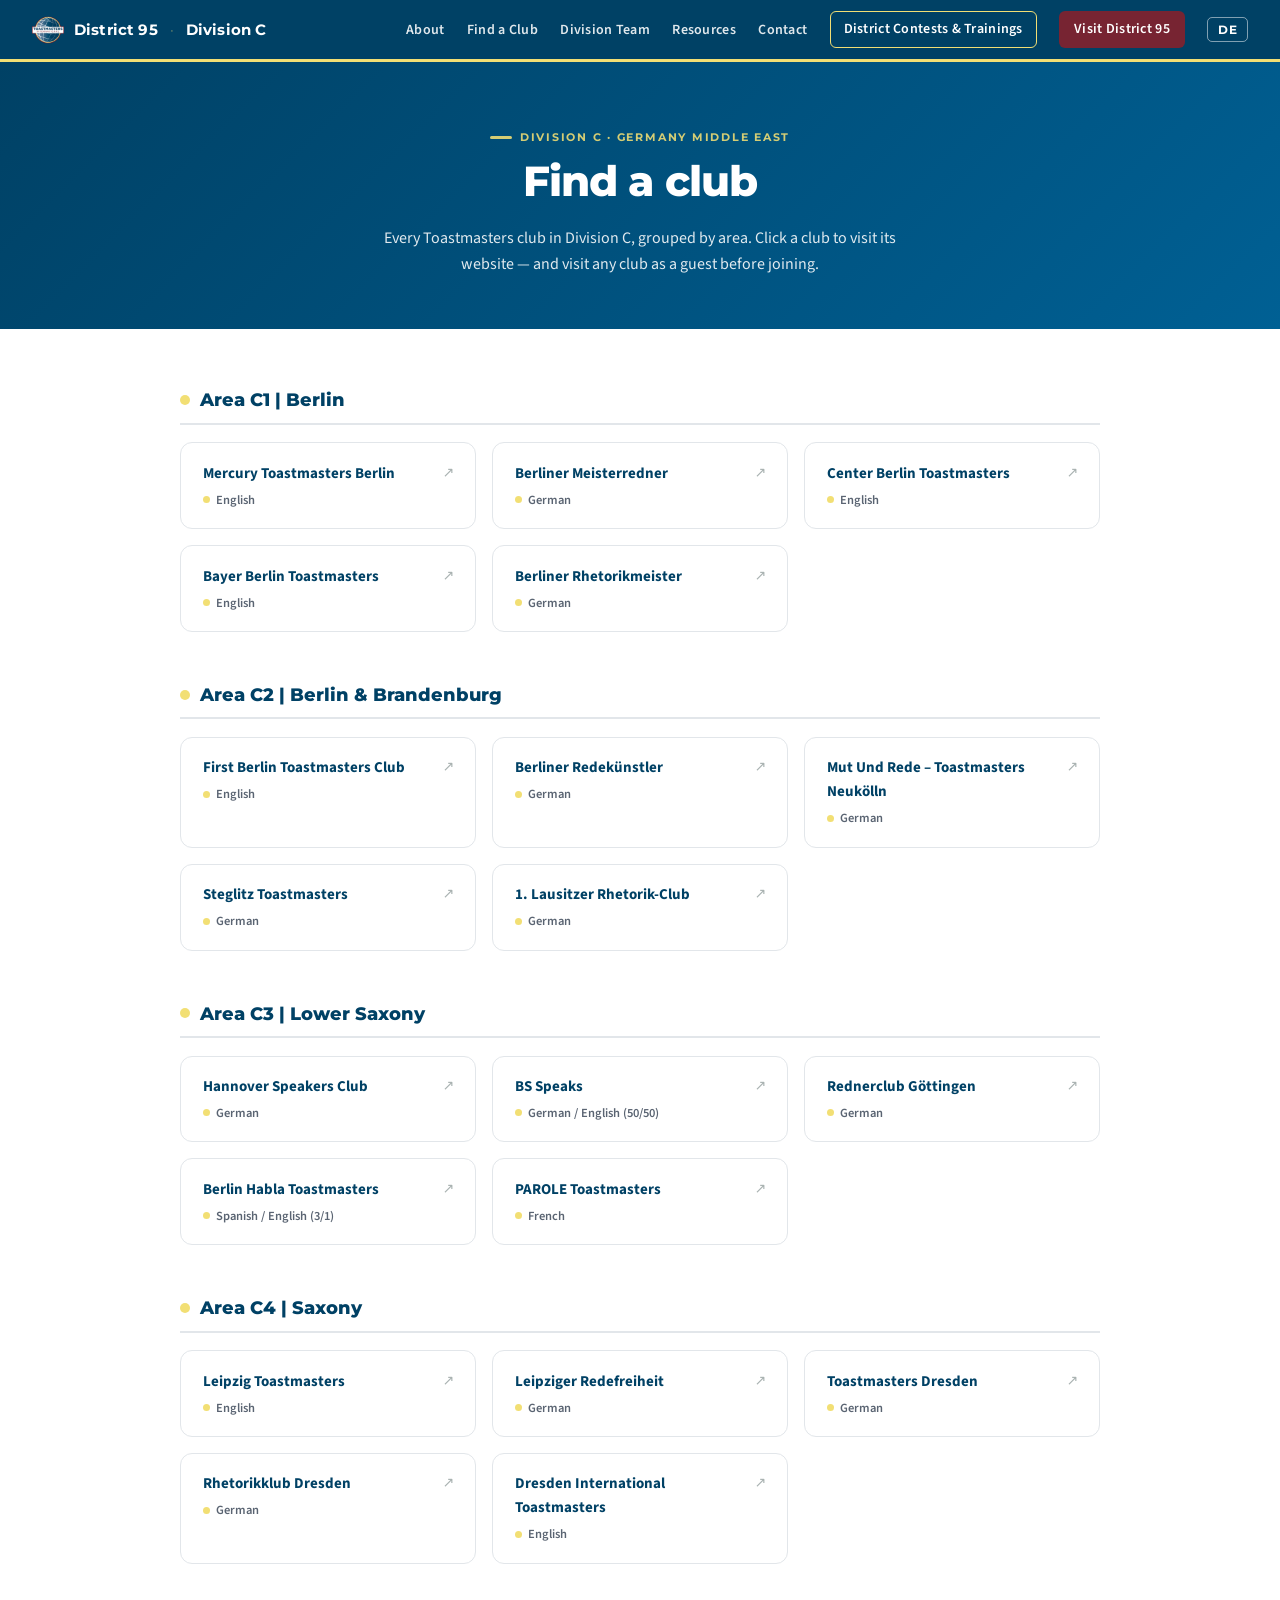
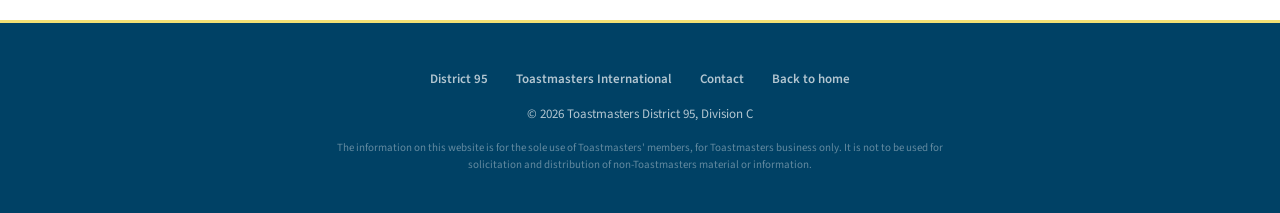
==== commit ed03ed5a: "Optimise site, fix layout bugs and remove duplicated code Bugs fixed: - Clubs page: area headings we" ====
--- a/clubs.html
+++ b/clubs.html
@@ -8,180 +8,11 @@
   <meta property="og:title" content="Find a Club — District 95 Division C" />
   <meta property="og:type" content="website" />
   <meta name="theme-color" content="#004165" />
-  <link rel="preconnect" href="https://fonts.googleapis.com" />
-  <link rel="preconnect" href="https://fonts.gstatic.com" crossorigin />
-  <link href="https://fonts.googleapis.com/css2?family=Montserrat:wght@500;600;700;800&family=Source+Sans+3:wght@400;600;700&display=swap" rel="stylesheet" />
+  <link rel="preload" href="assets/fonts/montserrat-latin-wght-normal.woff2" as="font" type="font/woff2" crossorigin />
+  <link rel="preload" href="assets/fonts/source-sans-3-latin-wght-normal.woff2" as="font" type="font/woff2" crossorigin />
+  <link rel="stylesheet" href="assets/site.css" />
   <style>
-    *, *::before, *::after { box-sizing: border-box; margin: 0; padding: 0; }
-
-    :root {
-      --tm-blue: #004165;
-      --tm-blue-deep: #006094;
-      --tm-maroon: #772432;
-      --tm-maroon-deep: #5c1a25;
-      --tm-yellow: #F2DF74;
-      --tm-gray: #A9B2B1;
-      --tm-fair: #F5F5F5;
-      --tm-white: #ffffff;
-      --tm-text: #1a1a1a;
-      --tm-muted: #5a6472;
-      --tm-border: #e2e6ea;
-      --font-head: 'Montserrat', 'Segoe UI', system-ui, sans-serif;
-      --font-body: 'Source Sans 3', 'Segoe UI', system-ui, -apple-system, sans-serif;
-    }
-
-    html { scroll-behavior: smooth; }
-
-    body {
-      font-family: var(--font-body);
-      color: var(--tm-text);
-      background: var(--tm-white);
-      font-size: 16px;
-      line-height: 1.6;
-      -webkit-text-size-adjust: 100%;
-    }
-
-    h1, h2, h3, .nav-brand { font-family: var(--font-head); }
-
-    /* ── NAV ── */
-    nav {
-      background: var(--tm-blue);
-      color: white;
-      display: flex;
-      align-items: center;
-      justify-content: space-between;
-      padding: 0 2rem;
-      height: 62px;
-      position: sticky;
-      top: 0;
-      z-index: 100;
-      border-bottom: 3px solid var(--tm-yellow);
-    }
-
-    .nav-brand {
-      display: flex;
-      align-items: center;
-      gap: 10px;
-      text-decoration: none;
-      color: white;
-      font-size: 15px;
-      font-weight: 700;
-      letter-spacing: 0.01em;
-      white-space: nowrap;
-    }
-
-    .nav-brand img { height: 32px; width: auto; }
-    .nav-brand .divider { opacity: 0.45; font-weight: 400; margin: 0 2px; color: var(--tm-yellow); }
-
-    .nav-links {
-      display: flex;
-      gap: 1.4rem;
-      list-style: none;
-      align-items: center;
-    }
-
-    .nav-links a {
-      color: rgba(255,255,255,0.88);
-      text-decoration: none;
-      font-size: 14px;
-      font-weight: 600;
-      letter-spacing: 0.02em;
-      transition: color 0.15s;
-    }
-
-    .nav-links a:hover { color: var(--tm-yellow); }
-
-    .lang-toggle {
-      background: transparent;
-      border: 1.5px solid rgba(255,255,255,0.5);
-      color: white;
-      font-size: 12px;
-      font-weight: 700;
-      letter-spacing: 0.03em;
-      padding: 4px 10px;
-      border-radius: 5px;
-      cursor: pointer;
-      font-family: var(--font-head);
-      transition: background 0.15s, border-color 0.15s, color 0.15s;
-    }
-
-    .lang-toggle:hover { background: var(--tm-yellow); border-color: var(--tm-yellow); color: var(--tm-blue); }
-
-    .nav-visit-btn {
-      display: inline-block;
-      background: var(--tm-maroon);
-      color: white !important;
-      font-size: 13px;
-      font-weight: 700;
-      letter-spacing: 0.02em;
-      padding: 7px 15px;
-      border-radius: 6px;
-      text-decoration: none;
-      transition: background 0.15s;
-    }
-
-    .nav-visit-btn:hover { background: var(--tm-maroon-deep); color: white; }
-
-    .nav-ct-btn {
-      display: inline-block;
-      background: transparent;
-      color: white !important;
-      border: 1.5px solid var(--tm-yellow);
-      font-size: 13px;
-      font-weight: 700;
-      letter-spacing: 0.02em;
-      padding: 6px 13px;
-      border-radius: 6px;
-      text-decoration: none;
-      transition: background 0.15s, color 0.15s;
-      white-space: nowrap;
-    }
-
-    .nav-ct-btn:hover { background: var(--tm-yellow); color: var(--tm-blue) !important; }
-
-    /* Hamburger */
-    .nav-toggle {
-      display: none;
-      background: none;
-      border: none;
-      cursor: pointer;
-      padding: 10px;
-      margin-right: -10px;
-    }
-
-    .nav-toggle span {
-      display: block;
-      width: 22px;
-      height: 2px;
-      background: white;
-      margin: 5px 0;
-      border-radius: 2px;
-      transition: transform 0.2s, opacity 0.2s;
-    }
-
-    .nav-toggle.open span:nth-child(1) { transform: translateY(7px) rotate(45deg); }
-    .nav-toggle.open span:nth-child(2) { opacity: 0; }
-    .nav-toggle.open span:nth-child(3) { transform: translateY(-7px) rotate(-45deg); }
-
-    /* ── PAGE HEADER ── */
-    .page-header {
-      background: linear-gradient(135deg, var(--tm-blue) 0%, var(--tm-blue-deep) 100%);
-      color: white;
-      padding: 3.75rem 2rem 3.25rem;
-      text-align: center;
-    }
-
-    .page-header .section-label {
-      color: var(--tm-yellow);
-      justify-content: center;
-    }
-
-    .page-header h1 {
-      font-size: clamp(1.85rem, 4vw, 2.6rem);
-      font-weight: 800;
-      letter-spacing: -0.02em;
-      margin-bottom: 0.75rem;
-    }
+    .page-header h1 { margin-bottom: 0.75rem; }
 
     .page-header p {
       opacity: 0.88;
@@ -189,31 +20,9 @@
       margin: 0 auto;
     }
 
-    /* ── SECTION SHARED ── */
     section { padding: 3.5rem 2rem; }
 
     .container { max-width: 920px; margin: 0 auto; }
-
-    .section-label {
-      font-size: 11px;
-      letter-spacing: 0.16em;
-      text-transform: uppercase;
-      color: var(--tm-maroon);
-      font-weight: 700;
-      font-family: var(--font-head);
-      margin-bottom: 0.75rem;
-      display: inline-flex;
-      align-items: center;
-      gap: 8px;
-    }
-
-    .section-label::before {
-      content: '';
-      width: 22px;
-      height: 3px;
-      background: var(--tm-yellow);
-      border-radius: 2px;
-    }
 
     .area-block { margin-bottom: 3rem; }
     .area-block:last-child { margin-bottom: 0; }
@@ -281,13 +90,6 @@
       transform: translate(2px, -2px);
     }
 
-    .club-card.suspended {
-      border-color: #e6c9a0;
-      background: #fdf9f2;
-    }
-
-    .club-card.suspended::after { content: ''; }
-
     .club-name { font-weight: 700; font-size: 15px; color: var(--tm-blue); padding-right: 18px; }
 
     .club-lang {
@@ -308,80 +110,8 @@
       flex-shrink: 0;
     }
 
-    .club-status {
-      display: inline-block;
-      font-size: 11px;
-      font-weight: 700;
-      font-family: var(--font-head);
-      letter-spacing: 0.03em;
-      text-transform: uppercase;
-      color: var(--tm-maroon);
-      margin-top: 2px;
-    }
-
-    /* ── FOOTER ── */
-    footer {
-      background: var(--tm-blue);
-      color: rgba(255,255,255,0.7);
-      padding: 2.5rem 2rem;
-      text-align: center;
-      font-size: 13px;
-      border-top: 3px solid var(--tm-yellow);
-    }
-
-    footer .footer-links {
-      display: flex;
-      justify-content: center;
-      gap: 1.5rem;
-      flex-wrap: wrap;
-      margin-bottom: 1rem;
-    }
-
-    footer a {
-      color: rgba(255,255,255,0.7);
-      text-decoration: none;
-      font-weight: 600;
-      transition: color 0.15s;
-    }
-
-    footer a:hover { color: var(--tm-yellow); }
-
-    footer .footer-disclaimer {
-      max-width: 620px;
-      margin: 1rem auto 0;
-      font-size: 11px;
-      opacity: 0.55;
-      line-height: 1.5;
-    }
-
-    /* ── RESPONSIVE ── */
-    @media (max-width: 1080px) {
-      nav { padding: 0 1.25rem; }
-      .nav-toggle { display: block; }
-
-      .nav-links {
-        display: none;
-        position: absolute;
-        top: 62px;
-        left: 0;
-        right: 0;
-        background: var(--tm-blue);
-        flex-direction: column;
-        align-items: stretch;
-        gap: 0;
-        padding: 0.5rem 0 1.25rem;
-        box-shadow: 0 12px 24px rgba(0,0,0,0.25);
-        border-bottom: 3px solid var(--tm-yellow);
-      }
-
-      .nav-links.open { display: flex; }
-      .nav-links li { padding: 0.65rem 1.5rem; }
-      .nav-links a { font-size: 15px; display: inline-block; }
-    }
-
     @media (max-width: 600px) {
       section { padding: 2.5rem 1.25rem; }
-      .page-header { padding: 3rem 1.25rem 2.5rem; }
       .clubs-grid { grid-template-columns: 1fr; }
     }
   </style>
@@ -405,6 +135,7 @@
       <li><a href="index.html#toastmasters" data-en="About" data-de="Über uns">About</a></li>
       <li><a href="clubs.html" data-en="Find a Club" data-de="Club finden">Find a Club</a></li>
       <li><a href="index.html#team" data-en="Division Team" data-de="Division Team">Division Team</a></li>
+      <li><a href="resources.html" data-en="Resources" data-de="Ressourcen">Resources</a></li>
       <li><a href="index.html#contact" data-en="Contact" data-de="Kontakt">Contact</a></li>
       <li><a href="https://docs.google.com/spreadsheets/d/17ZKq1rzYZ16j7hnbis9P9YJxOB51sbXQwKV322v5SZ0/edit?gid=0#gid=0" class="nav-ct-btn" target="_blank" rel="noopener" data-en="District Contests &amp; Trainings" data-de="District Contests &amp; Trainings">District Contests &amp; Trainings</a></li>
       <li><a href="https://toastmasters-95.org" class="nav-visit-btn" target="_blank" rel="noopener" data-en="Visit District 95" data-de="District 95 besuchen">Visit District 95</a></li>
@@ -426,7 +157,7 @@
     <div class="container">
 
       <div class="area-block">
-        <div class="area-title" data-en="Area 1" data-de="Area 1">Area C1 | Berlin </div>
+        <h2 class="area-title">Area C1 | Berlin</h2>
         <div class="clubs-grid">
           <a href="https://mercurytoastmasters.de" class="club-card" target="_blank" rel="noopener">
             <span class="club-name">Mercury Toastmasters Berlin</span>
@@ -452,7 +183,7 @@
       </div>
 
       <div class="area-block">
-        <div class="area-title" data-en="Area 2" data-de="Area 2">Area C2 | Berlin & Brandenburg</div>
+        <h2 class="area-title">Area C2 | Berlin &amp; Brandenburg</h2>
         <div class="clubs-grid">
           <a href="https://fbtm.org" class="club-card" target="_blank" rel="noopener">
             <span class="club-name">First Berlin Toastmasters Club</span>
@@ -478,7 +209,7 @@
       </div>
 
       <div class="area-block">
-        <div class="area-title" data-en="Area 3" data-de="Area 3">Area C3 | Lower Saxony</div>
+        <h2 class="area-title" data-en="Area C3 | Lower Saxony" data-de="Area C3 | Niedersachsen">Area C3 | Lower Saxony</h2>
         <div class="clubs-grid">
           <a href="https://hannover-speakers.de" class="club-card" target="_blank" rel="noopener">
             <span class="club-name">Hannover Speakers Club</span>
@@ -504,7 +235,7 @@
       </div>
 
       <div class="area-block">
-        <div class="area-title" data-en="Area 4" data-de="Area 4">Area C4 | Saxony</div>
+        <h2 class="area-title" data-en="Area C4 | Saxony" data-de="Area C4 | Sachsen">Area C4 | Saxony</h2>
         <div class="clubs-grid">
           <a href="https://www.leipzig-toastmasters.de" class="club-card" target="_blank" rel="noopener">
             <span class="club-name">Leipzig Toastmasters</span>
@@ -544,41 +275,7 @@
     <p class="footer-disclaimer">The information on this website is for the sole use of Toastmasters' members, for Toastmasters business only. It is not to be used for solicitation and distribution of non-Toastmasters material or information.</p>
   </footer>
 
-  <script>
-    var currentLang = localStorage.getItem('tm-lang') || 'en';
-
-    function setLang(lang) {
-      currentLang = lang;
-      localStorage.setItem('tm-lang', lang);
-      document.documentElement.lang = lang;
-      document.querySelectorAll('[data-en]').forEach(function (el) {
-        var text = lang === 'de' ? el.getAttribute('data-de') : el.getAttribute('data-en');
-        if (text !== null) el.innerHTML = text;
-      });
-      var btn = document.getElementById('lang-toggle');
-      if (btn) btn.textContent = lang === 'de' ? 'EN' : 'DE';
-    }
-
-    function toggleNav() {
-      var links = document.getElementById('nav-links');
-      var toggle = document.getElementById('nav-toggle');
-      var isOpen = links.classList.toggle('open');
-      toggle.classList.toggle('open', isOpen);
-      toggle.setAttribute('aria-expanded', isOpen ? 'true' : 'false');
-    }
-
-    document.querySelectorAll('.nav-links a').forEach(function (a) {
-      a.addEventListener('click', function () {
-        var links = document.getElementById('nav-links');
-        var toggle = document.getElementById('nav-toggle');
-        links.classList.remove('open');
-        toggle.classList.remove('open');
-        toggle.setAttribute('aria-expanded', 'false');
-      });
-    });
-
-    setLang(currentLang);
-  </script>
+  <script src="assets/site.js"></script>
 
 </body>
 </html>
--- a/assets/site.css
+++ b/assets/site.css
@@ -0,0 +1,314 @@
+/* Shared styles for every page. Page-specific styles stay in each page's <style> block. */
+
+/* ── FONTS (self-hosted, no requests to Google; SIL Open Font License, see fonts/OFL-*.txt) ── */
+@font-face {
+  font-family: 'Montserrat';
+  font-style: normal;
+  font-display: swap;
+  font-weight: 100 900;
+  src: url(fonts/montserrat-latin-wght-normal.woff2) format('woff2');
+  unicode-range: U+0000-00FF,U+0131,U+0152-0153,U+02BB-02BC,U+02C6,U+02DA,U+02DC,U+0304,U+0308,U+0329,U+2000-206F,U+20AC,U+2122,U+2191,U+2193,U+2212,U+2215,U+FEFF,U+FFFD;
+}
+@font-face {
+  font-family: 'Montserrat';
+  font-style: normal;
+  font-display: swap;
+  font-weight: 100 900;
+  src: url(fonts/montserrat-latin-ext-wght-normal.woff2) format('woff2');
+  unicode-range: U+0100-02BA,U+02BD-02C5,U+02C7-02CC,U+02CE-02D7,U+02DD-02FF,U+0304,U+0308,U+0329,U+1D00-1DBF,U+1E00-1E9F,U+1EF2-1EFF,U+2020,U+20A0-20AB,U+20AD-20C0,U+2113,U+2C60-2C7F,U+A720-A7FF;
+}
+@font-face {
+  font-family: 'Source Sans 3';
+  font-style: normal;
+  font-display: swap;
+  font-weight: 200 900;
+  src: url(fonts/source-sans-3-latin-wght-normal.woff2) format('woff2');
+  unicode-range: U+0000-00FF,U+0131,U+0152-0153,U+02BB-02BC,U+02C6,U+02DA,U+02DC,U+0304,U+0308,U+0329,U+2000-206F,U+20AC,U+2122,U+2191,U+2193,U+2212,U+2215,U+FEFF,U+FFFD;
+}
+@font-face {
+  font-family: 'Source Sans 3';
+  font-style: normal;
+  font-display: swap;
+  font-weight: 200 900;
+  src: url(fonts/source-sans-3-latin-ext-wght-normal.woff2) format('woff2');
+  unicode-range: U+0100-02BA,U+02BD-02C5,U+02C7-02CC,U+02CE-02D7,U+02DD-02FF,U+0304,U+0308,U+0329,U+1D00-1DBF,U+1E00-1E9F,U+1EF2-1EFF,U+2020,U+20A0-20AB,U+20AD-20C4,U+2113,U+2C60-2C7F,U+A720-A7FF;
+}
+
+*, *::before, *::after { box-sizing: border-box; margin: 0; padding: 0; }
+
+:root {
+  /* Toastmasters brand palette (Brand Manual v2.0) */
+  --tm-blue: #004165;        /* Loyal Blue — primary */
+  --tm-blue-deep: #006094;   /* Blissful Blue — gradient partner */
+  --tm-maroon: #772432;      /* True Maroon — buttons / accents */
+  --tm-maroon-deep: #5c1a25; /* darker maroon for hover */
+  --tm-yellow: #F2DF74;      /* Happy Yellow — accent */
+  --tm-gray: #A9B2B1;        /* Cool Gray */
+  --tm-fair: #F5F5F5;        /* Fair Gray — light surface */
+  --tm-white: #ffffff;
+  --tm-text: #1a1a1a;
+  --tm-muted: #5a6472;
+  --tm-border: #e2e6ea;
+  --font-head: 'Montserrat', 'Segoe UI', system-ui, sans-serif;
+  --font-body: 'Source Sans 3', 'Segoe UI', system-ui, -apple-system, sans-serif;
+}
+
+html { scroll-behavior: smooth; }
+
+body {
+  font-family: var(--font-body);
+  color: var(--tm-text);
+  background: var(--tm-white);
+  font-size: 16px;
+  line-height: 1.6;
+  -webkit-text-size-adjust: 100%;
+}
+
+h1, h2, h3, .nav-brand { font-family: var(--font-head); }
+
+/* ── NAV ── */
+nav {
+  background: var(--tm-blue);
+  color: white;
+  display: flex;
+  align-items: center;
+  justify-content: space-between;
+  padding: 0 2rem;
+  height: 62px;
+  position: sticky;
+  top: 0;
+  z-index: 100;
+  border-bottom: 3px solid var(--tm-yellow);
+}
+
+.nav-brand {
+  display: flex;
+  align-items: center;
+  gap: 10px;
+  text-decoration: none;
+  color: white;
+  font-size: 15px;
+  font-weight: 700;
+  letter-spacing: 0.01em;
+  white-space: nowrap;
+}
+
+.nav-brand img { height: 32px; width: auto; }
+.nav-brand .divider { opacity: 0.45; font-weight: 400; margin: 0 2px; color: var(--tm-yellow); }
+
+.nav-links {
+  display: flex;
+  gap: 1.4rem;
+  list-style: none;
+  align-items: center;
+}
+
+.nav-links a {
+  color: rgba(255,255,255,0.88);
+  text-decoration: none;
+  font-size: 14px;
+  font-weight: 600;
+  letter-spacing: 0.02em;
+  white-space: nowrap;
+  transition: color 0.15s;
+}
+
+.nav-links a:hover { color: var(--tm-yellow); }
+
+.lang-toggle {
+  background: transparent;
+  border: 1.5px solid rgba(255,255,255,0.5);
+  color: white;
+  font-size: 12px;
+  font-weight: 700;
+  letter-spacing: 0.03em;
+  padding: 4px 10px;
+  border-radius: 5px;
+  cursor: pointer;
+  font-family: var(--font-head);
+  transition: background 0.15s, border-color 0.15s, color 0.15s;
+}
+
+.lang-toggle:hover { background: var(--tm-yellow); border-color: var(--tm-yellow); color: var(--tm-blue); }
+
+.nav-visit-btn {
+  display: inline-block;
+  background: var(--tm-maroon);
+  color: white !important;
+  font-size: 13px;
+  font-weight: 700;
+  letter-spacing: 0.02em;
+  padding: 7px 15px;
+  border-radius: 6px;
+  text-decoration: none;
+  transition: background 0.15s;
+}
+
+.nav-visit-btn:hover { background: var(--tm-maroon-deep); }
+
+.nav-ct-btn {
+  display: inline-block;
+  background: transparent;
+  color: white !important;
+  border: 1.5px solid var(--tm-yellow);
+  font-size: 13px;
+  font-weight: 700;
+  letter-spacing: 0.02em;
+  padding: 6px 13px;
+  border-radius: 6px;
+  text-decoration: none;
+  transition: background 0.15s, color 0.15s;
+  white-space: nowrap;
+}
+
+.nav-ct-btn:hover { background: var(--tm-yellow); color: var(--tm-blue) !important; }
+
+/* Hamburger (hidden on desktop) */
+.nav-toggle {
+  display: none;
+  background: none;
+  border: none;
+  cursor: pointer;
+  padding: 10px;
+  margin-right: -10px;
+}
+
+.nav-toggle span {
+  display: block;
+  width: 22px;
+  height: 2px;
+  background: white;
+  margin: 5px 0;
+  border-radius: 2px;
+  transition: transform 0.2s, opacity 0.2s;
+}
+
+.nav-toggle.open span:nth-child(1) { transform: translateY(7px) rotate(45deg); }
+.nav-toggle.open span:nth-child(2) { opacity: 0; }
+.nav-toggle.open span:nth-child(3) { transform: translateY(-7px) rotate(-45deg); }
+
+/* ── PAGE HEADER (sub-pages) ── */
+.page-header {
+  background: linear-gradient(135deg, var(--tm-blue) 0%, var(--tm-blue-deep) 100%);
+  color: white;
+  padding: 3.75rem 2rem 3.25rem;
+  text-align: center;
+}
+
+.page-header .section-label {
+  color: var(--tm-yellow);
+  justify-content: center;
+}
+
+.page-header h1 {
+  font-size: clamp(1.85rem, 4vw, 2.6rem);
+  font-weight: 800;
+  letter-spacing: -0.02em;
+}
+
+/* ── SECTION LABEL ── */
+.section-label {
+  font-size: 11px;
+  letter-spacing: 0.16em;
+  text-transform: uppercase;
+  color: var(--tm-maroon);
+  font-weight: 700;
+  font-family: var(--font-head);
+  margin-bottom: 0.75rem;
+  display: inline-flex;
+  align-items: center;
+  gap: 8px;
+}
+
+.section-label::before {
+  content: '';
+  width: 22px;
+  height: 3px;
+  background: var(--tm-yellow);
+  border-radius: 2px;
+}
+
+/* ── FOOTER ── */
+footer {
+  background: var(--tm-blue);
+  color: rgba(255,255,255,0.7);
+  padding: 2.5rem 2rem;
+  text-align: center;
+  font-size: 13px;
+  border-top: 3px solid var(--tm-yellow);
+}
+
+footer .footer-links {
+  display: flex;
+  justify-content: center;
+  column-gap: 1.5rem;
+  flex-wrap: wrap;
+  margin-bottom: 0.5rem;
+}
+
+footer a {
+  color: rgba(255,255,255,0.7);
+  text-decoration: none;
+  font-weight: 600;
+  transition: color 0.15s;
+}
+
+/* Taller footer links so they are easy to tap on phones */
+footer .footer-links a { display: inline-block; padding: 6px 2px; }
+
+footer a:hover { color: var(--tm-yellow); }
+
+footer .footer-disclaimer {
+  max-width: 620px;
+  margin: 1rem auto 0;
+  font-size: 11px;
+  opacity: 0.55;
+  line-height: 1.5;
+}
+
+/* ── RESPONSIVE ── */
+/* Below this width the full menu no longer fits on one line, so it collapses into the hamburger */
+@media (max-width: 1240px) {
+  nav { padding: 0 1.25rem; }
+  .nav-toggle { display: block; }
+
+  .nav-links {
+    display: none;
+    position: absolute;
+    top: 62px;
+    left: 0;
+    right: 0;
+    background: var(--tm-blue);
+    flex-direction: column;
+    align-items: stretch;
+    gap: 0;
+    padding: 0.5rem 0 1.25rem;
+    box-shadow: 0 12px 24px rgba(0,0,0,0.25);
+    border-bottom: 3px solid var(--tm-yellow);
+    /* On short screens (e.g. phones held sideways) the menu scrolls instead of running off-screen */
+    max-height: calc(100vh - 62px);
+    max-height: calc(100dvh - 62px);
+    overflow-y: auto;
+    overscroll-behavior: contain;
+  }
+
+  .nav-links.open { display: flex; }
+  .nav-links li { padding: 0.65rem 1.5rem; }
+  .nav-links a { font-size: 15px; display: inline-block; }
+}
+
+@media (max-width: 600px) {
+  .page-header { padding: 3rem 1.25rem 2.5rem; }
+}
+
+/* Touch screens have no real hover: stop cards and buttons staying "lifted" after a tap */
+@media (hover: none) {
+  html .btn:hover, html .what-card:hover, html .team-card:hover, html .event-card:hover,
+  html .club-card:hover, html .club-card:hover::after, html .res-quicknav-card:hover { transform: none; }
+}
+
+/* Respect the system "reduce motion" setting */
+@media (prefers-reduced-motion: reduce) {
+  html { scroll-behavior: auto; }
+  *, *::before, *::after { transition-duration: 0.01ms !important; animation-duration: 0.01ms !important; }
+}
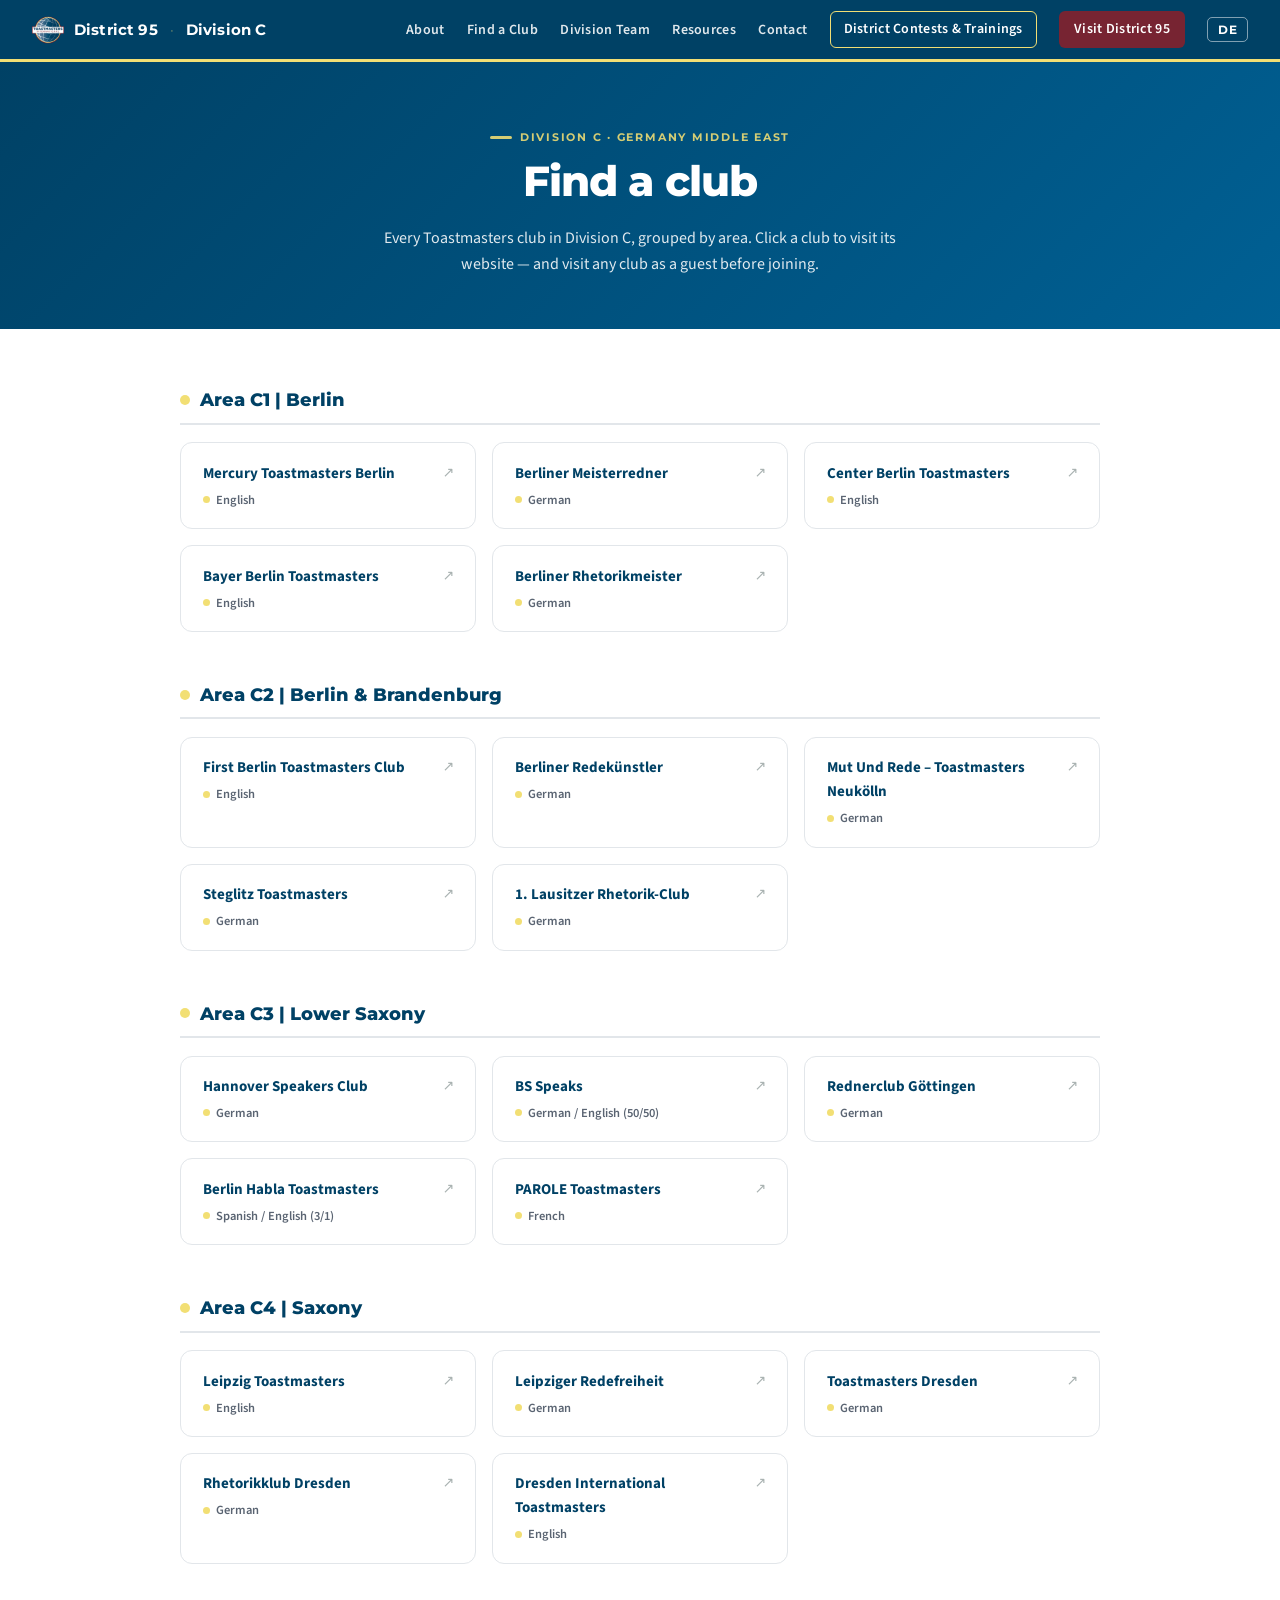
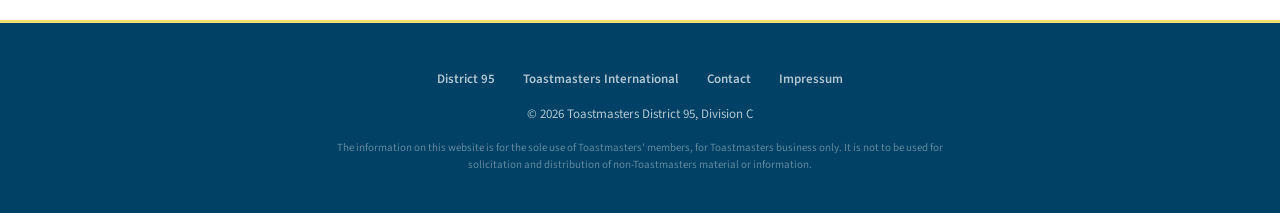
==== commit 6ccb8259: "Move events to their own file, redesign Resources page, add link previews Events: - Events now live " ====
--- a/clubs.html
+++ b/clubs.html
@@ -5,9 +5,19 @@
   <meta name="viewport" content="width=device-width, initial-scale=1.0" />
   <title>Find a Club | District 95 · Division C | Toastmasters</title>
   <meta name="description" content="Find a Toastmasters club in District 95, Division C (Germany Middle East), listed by area." />
+  <link rel="canonical" href="https://division-c.toastmasters-95.org/clubs.html" />
+  <meta property="og:type" content="website" />
+  <meta property="og:site_name" content="Toastmasters District 95 · Division C" />
   <meta property="og:title" content="Find a Club — District 95 Division C" />
-  <meta property="og:type" content="website" />
+  <meta property="og:description" content="Every Toastmasters club in Division C, grouped by area. Visit any club as a guest before joining." />
+  <meta property="og:url" content="https://division-c.toastmasters-95.org/clubs.html" />
+  <meta property="og:image" content="https://division-c.toastmasters-95.org/assets/og-image.png" />
+  <meta property="og:image:width" content="1200" />
+  <meta property="og:image:height" content="630" />
+  <meta property="og:image:alt" content="Toastmasters District 95, Division C" />
+  <meta name="twitter:card" content="summary_large_image" />
   <meta name="theme-color" content="#004165" />
+  <link rel="icon" type="image/png" href="assets/tm-logo.png" />
   <link rel="preload" href="assets/fonts/montserrat-latin-wght-normal.woff2" as="font" type="font/woff2" crossorigin />
   <link rel="preload" href="assets/fonts/source-sans-3-latin-wght-normal.woff2" as="font" type="font/woff2" crossorigin />
   <link rel="stylesheet" href="assets/site.css" />
@@ -269,9 +279,9 @@
       <a href="https://toastmasters-95.org" target="_blank" rel="noopener">District 95</a>
       <a href="https://www.toastmasters.org" target="_blank" rel="noopener">Toastmasters International</a>
       <a href="index.html#contact" data-en="Contact" data-de="Kontakt">Contact</a>
-      <a href="index.html" data-en="Back to home" data-de="Zurück zur Startseite">Back to home</a>
+      <a href="impressum.html">Impressum</a>
     </div>
-    <p>© 2026 Toastmasters District 95, Division C</p>
+    <p>© <span data-year>2026</span> Toastmasters District 95, Division C</p>
     <p class="footer-disclaimer">The information on this website is for the sole use of Toastmasters' members, for Toastmasters business only. It is not to be used for solicitation and distribution of non-Toastmasters material or information.</p>
   </footer>
 
--- a/assets/site.css
+++ b/assets/site.css
@@ -54,6 +54,10 @@
 }
 
 html { scroll-behavior: smooth; }
+
+/* Jump links (#contact, #contests …) stop below the sticky menu instead of hiding the heading under it */
+[id] { scroll-margin-top: 80px; }
+.anchor { display: block; height: 0; }
 
 body {
   font-family: var(--font-body);
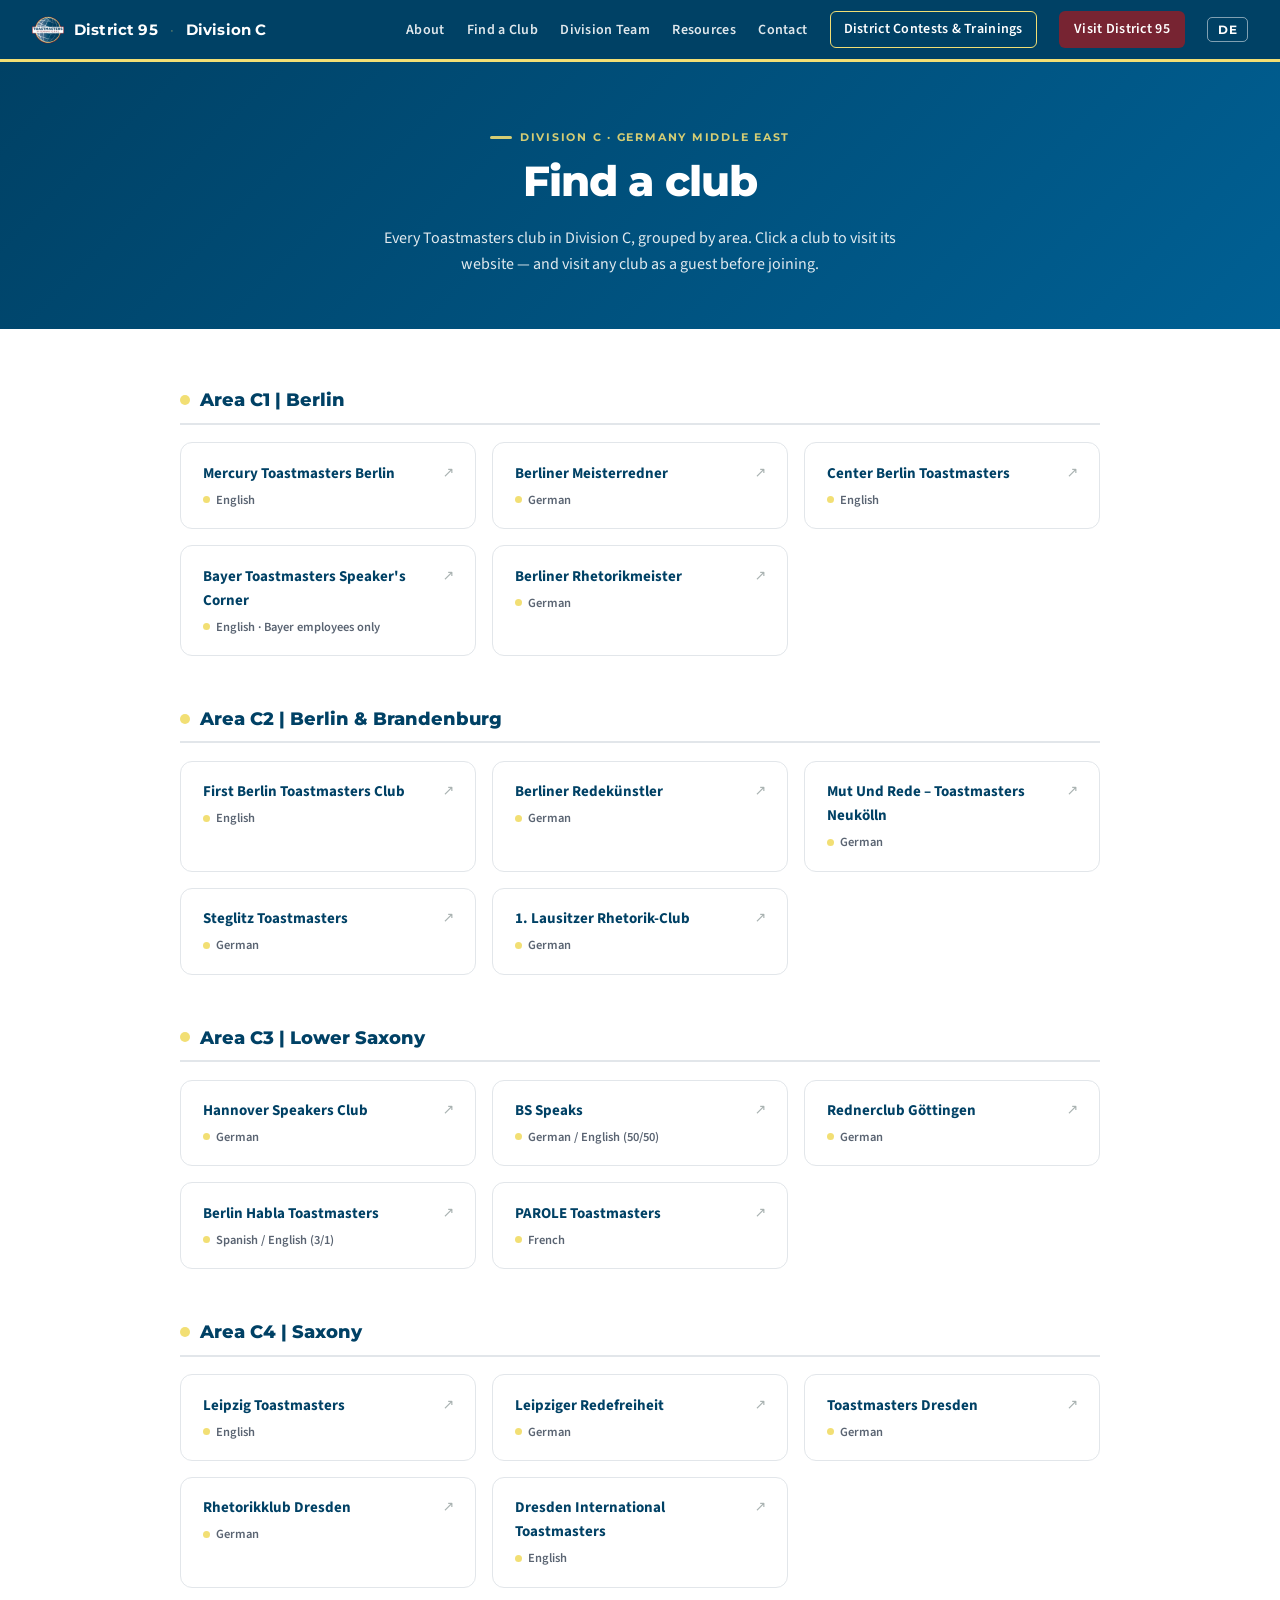
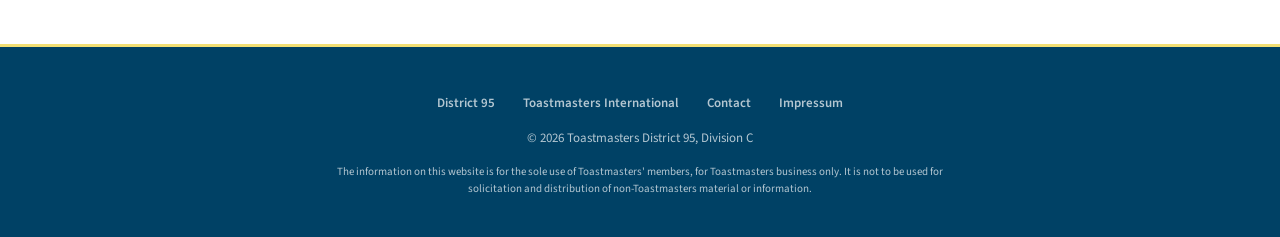
==== commit d869904b: "Disclose Cloudflare, fix Bayer club link and improve accessibility Privacy (impressum.html, privacy " ====
--- a/clubs.html
+++ b/clubs.html
@@ -20,6 +20,18 @@
   <link rel="icon" type="image/png" href="assets/tm-logo.png" />
   <link rel="preload" href="assets/fonts/montserrat-latin-wght-normal.woff2" as="font" type="font/woff2" crossorigin />
   <link rel="preload" href="assets/fonts/source-sans-3-latin-wght-normal.woff2" as="font" type="font/woff2" crossorigin />
+  <!-- If German was chosen earlier, hide the page until site.js has translated it (see .lang-pending in site.css) -->
+  <script>
+    (function () {
+      try {
+        if (localStorage.getItem('tm-lang') !== 'de') return;
+        var root = document.documentElement;
+        root.lang = 'de';
+        root.classList.add('lang-pending');
+        setTimeout(function () { root.classList.remove('lang-pending'); }, 3000); // never stay hidden
+      } catch (e) {}
+    })();
+  </script>
   <link rel="stylesheet" href="assets/site.css" />
   <style>
     .page-header h1 { margin-bottom: 0.75rem; }
@@ -181,9 +193,9 @@
             <span class="club-name">Center Berlin Toastmasters</span>
             <span class="club-lang" data-en="English" data-de="Englisch">English</span>
           </a>
-          <a href="https://bayer.toastmastersclubs.org/" class="club-card" target="_blank" rel="noopener">
-            <span class="club-name">Bayer Berlin Toastmasters</span>
-            <span class="club-lang" data-en="English" data-de="Englisch">English</span>
+          <a href="https://www.toastmasters.org/Find-a-Club/07475036-bayer-toastmasters-speakers-corner" class="club-card" target="_blank" rel="noopener">
+            <span class="club-name">Bayer Toastmasters Speaker's Corner</span>
+            <span class="club-lang" data-en="English · Bayer employees only" data-de="Englisch · nur für Bayer-Mitarbeitende">English · Bayer employees only</span>
           </a>
           <a href="https://www.brm-toastmasters.de/" class="club-card" target="_blank" rel="noopener">
             <span class="club-name">Berliner Rhetorikmeister</span>
--- a/assets/site.css
+++ b/assets/site.css
@@ -55,8 +55,12 @@
 
 html { scroll-behavior: smooth; }
 
-/* Jump links (#contact, #contests …) stop below the sticky menu instead of hiding the heading under it */
-[id] { scroll-margin-top: 80px; }
+/* Jump links (#contact, #contests …) and keyboard focus stop below the sticky menu instead of hiding under it */
+html { scroll-padding-top: 80px; }
+
+/* Set by a small script in <head> when German was chosen earlier: hides the page until site.js has
+   swapped in the German text, so the English version never flashes up first */
+.lang-pending body { visibility: hidden; }
 .anchor { display: block; height: 0; }
 
 body {
@@ -266,7 +270,6 @@
   max-width: 620px;
   margin: 1rem auto 0;
   font-size: 11px;
-  opacity: 0.55;
   line-height: 1.5;
 }
 
